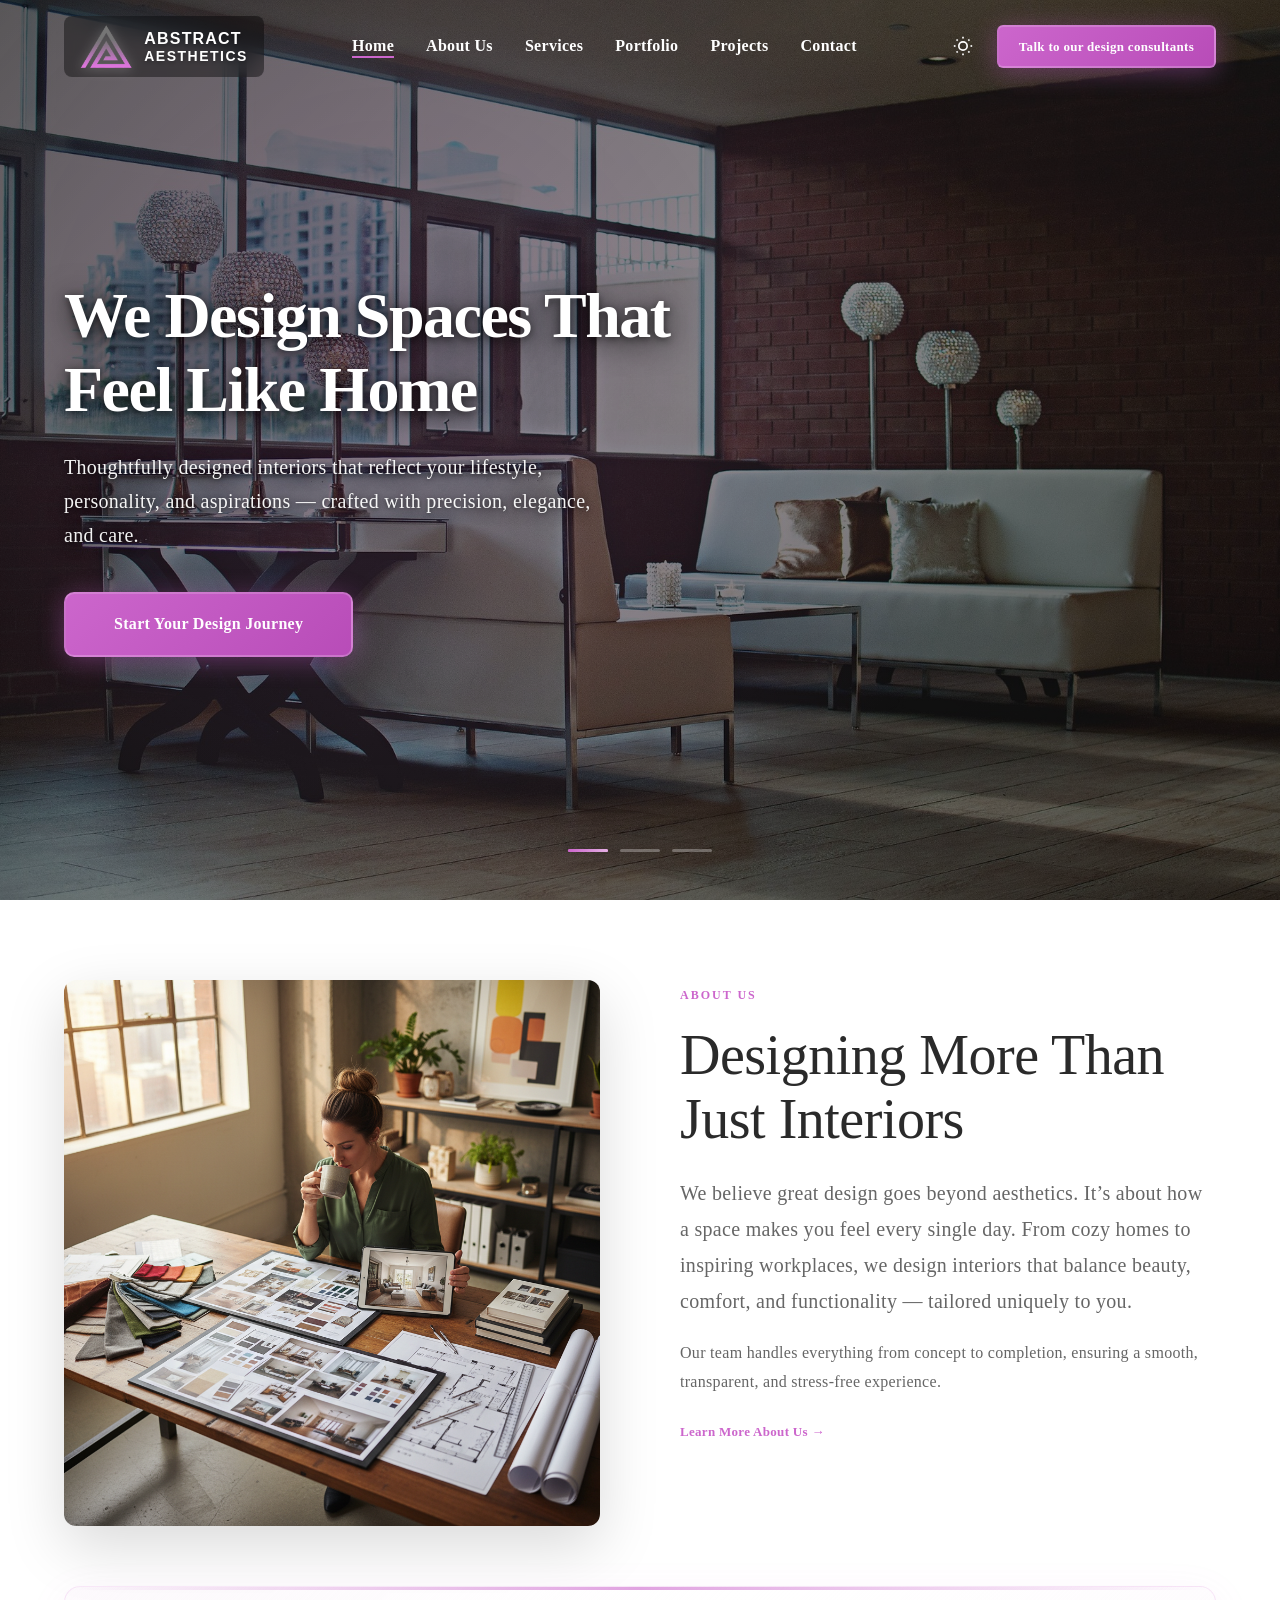
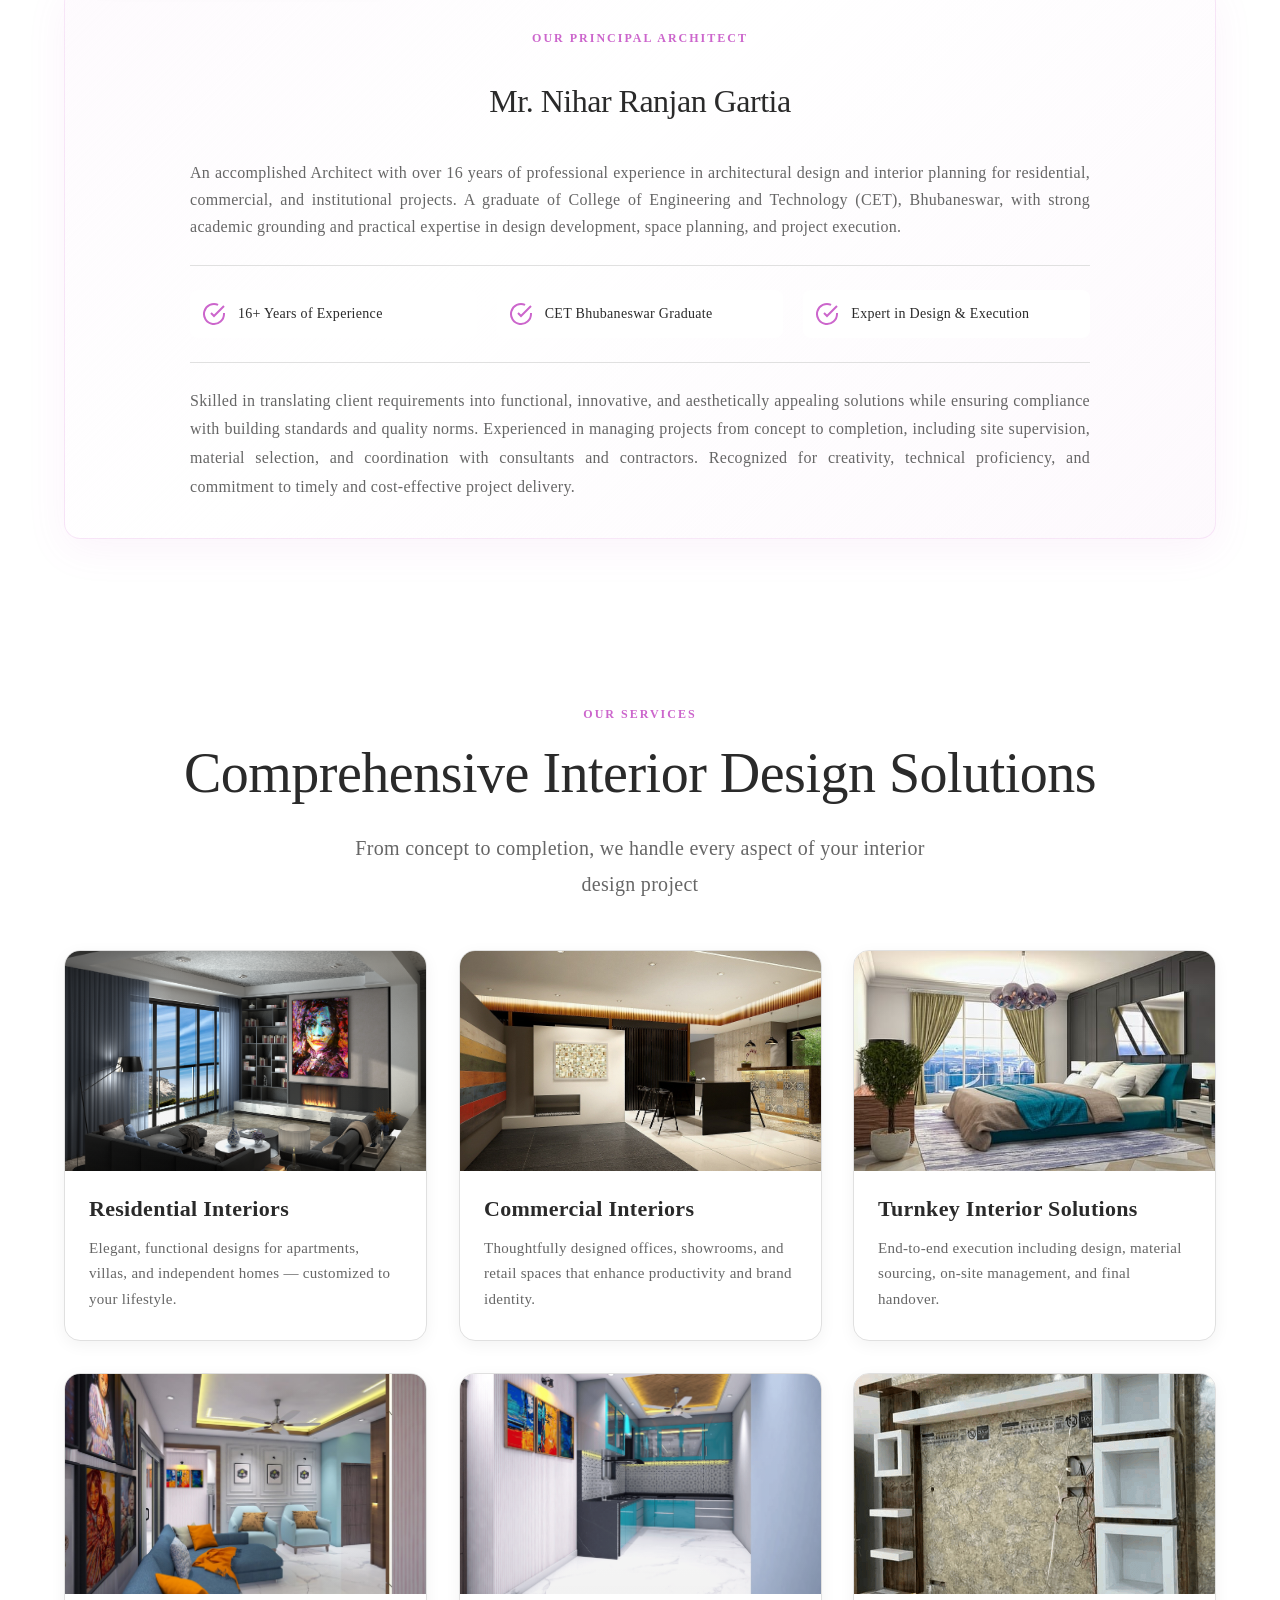
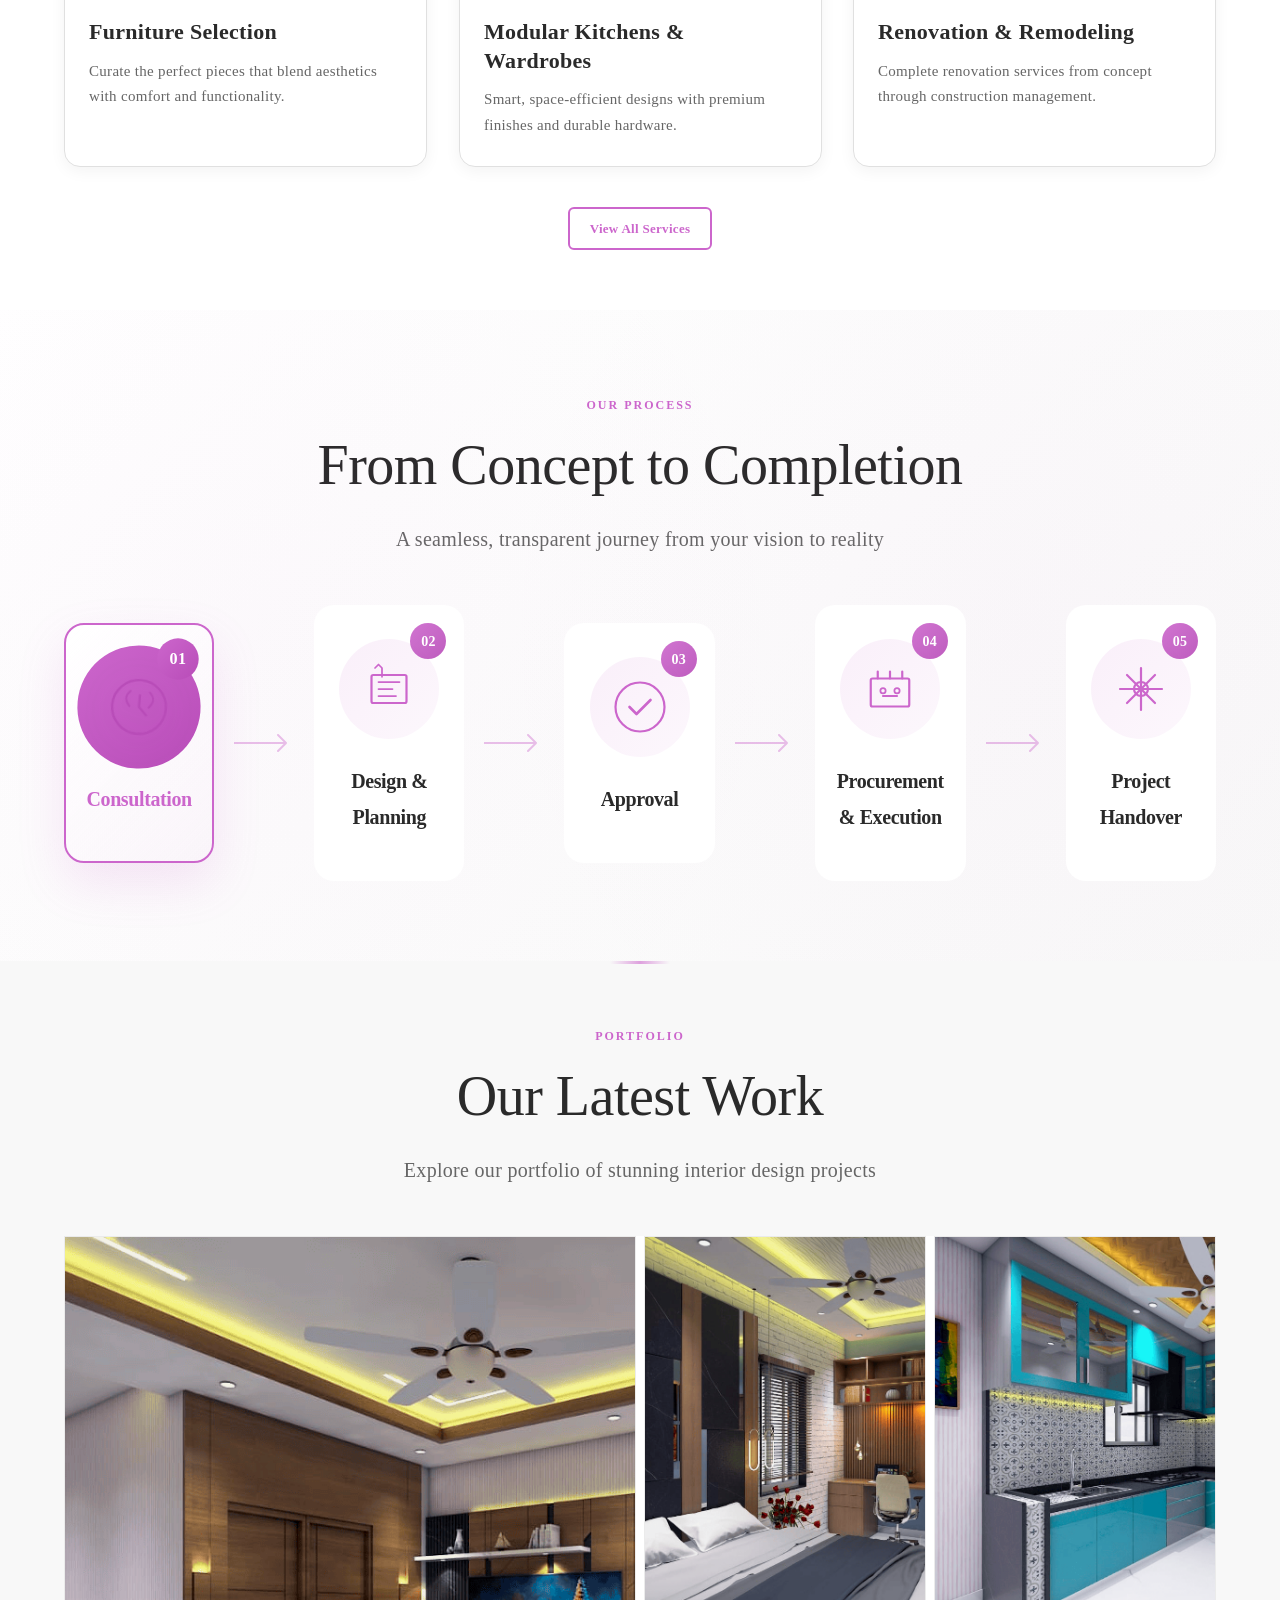
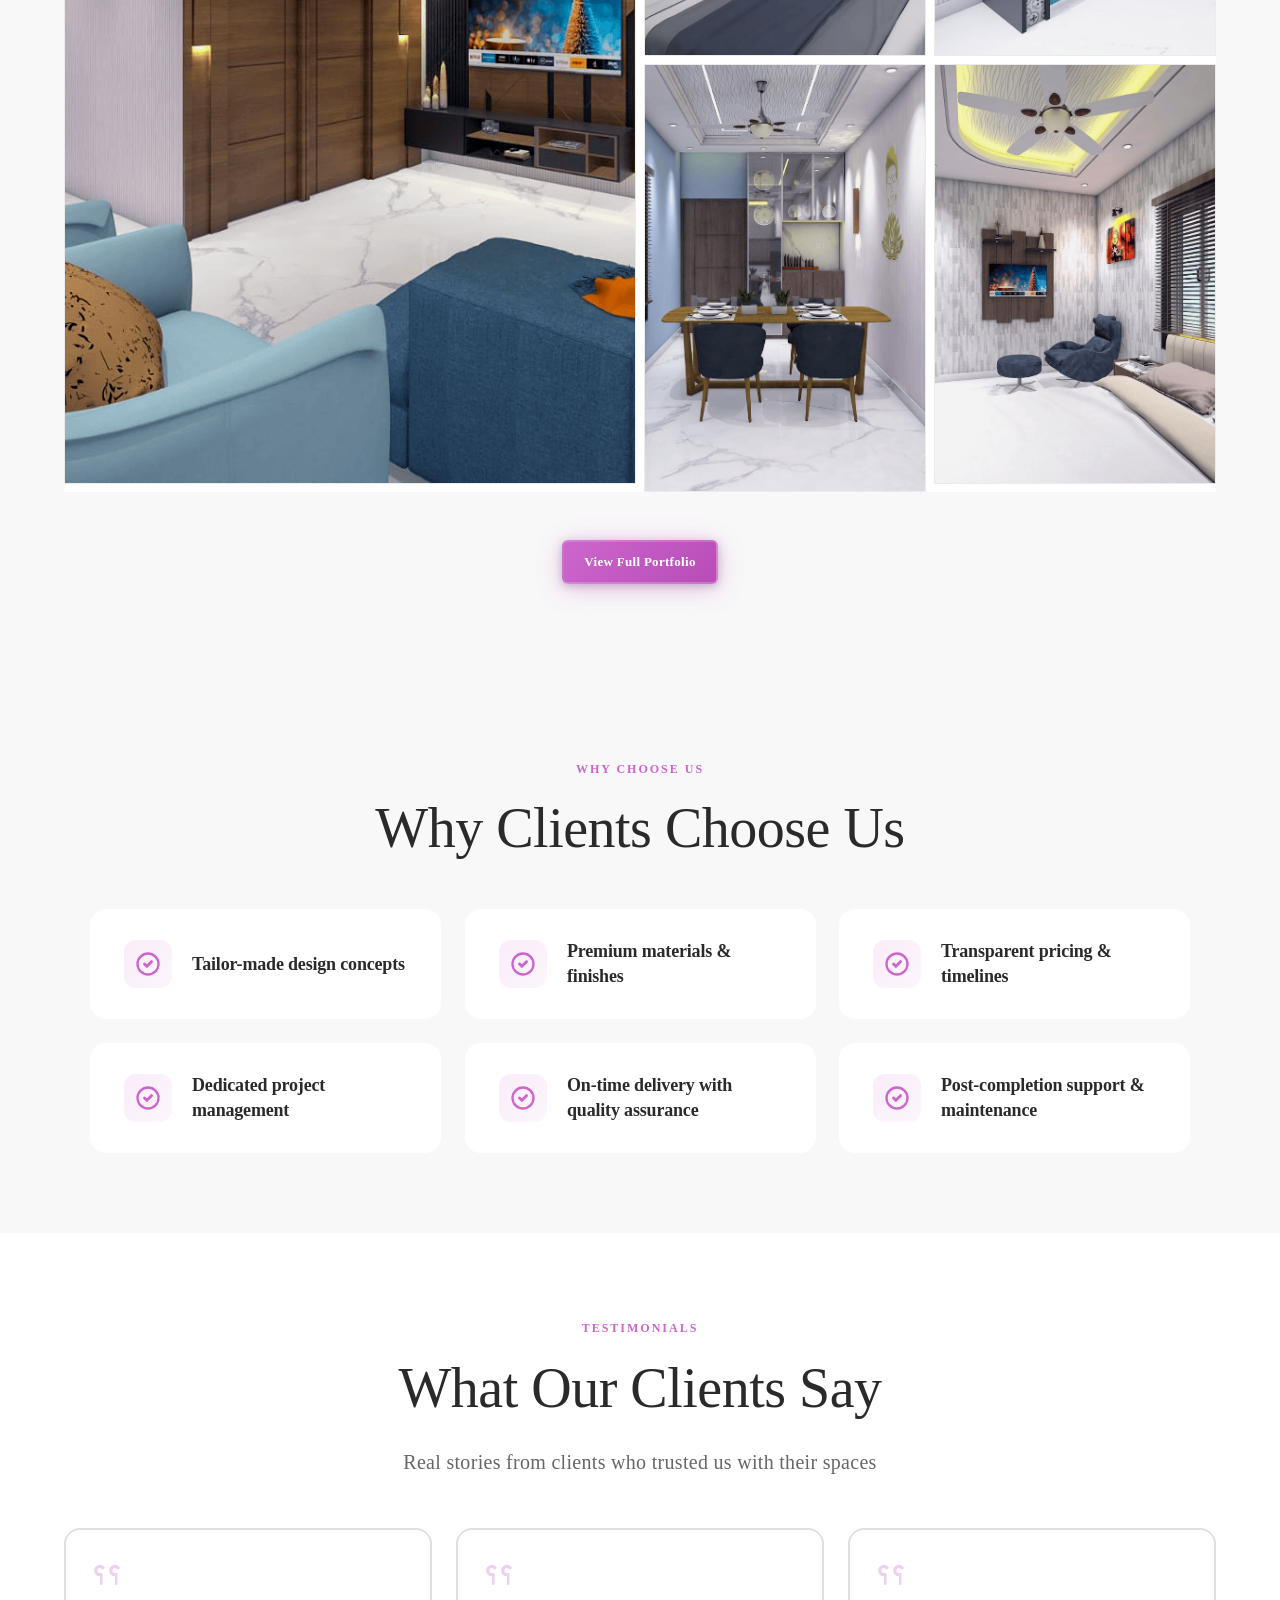
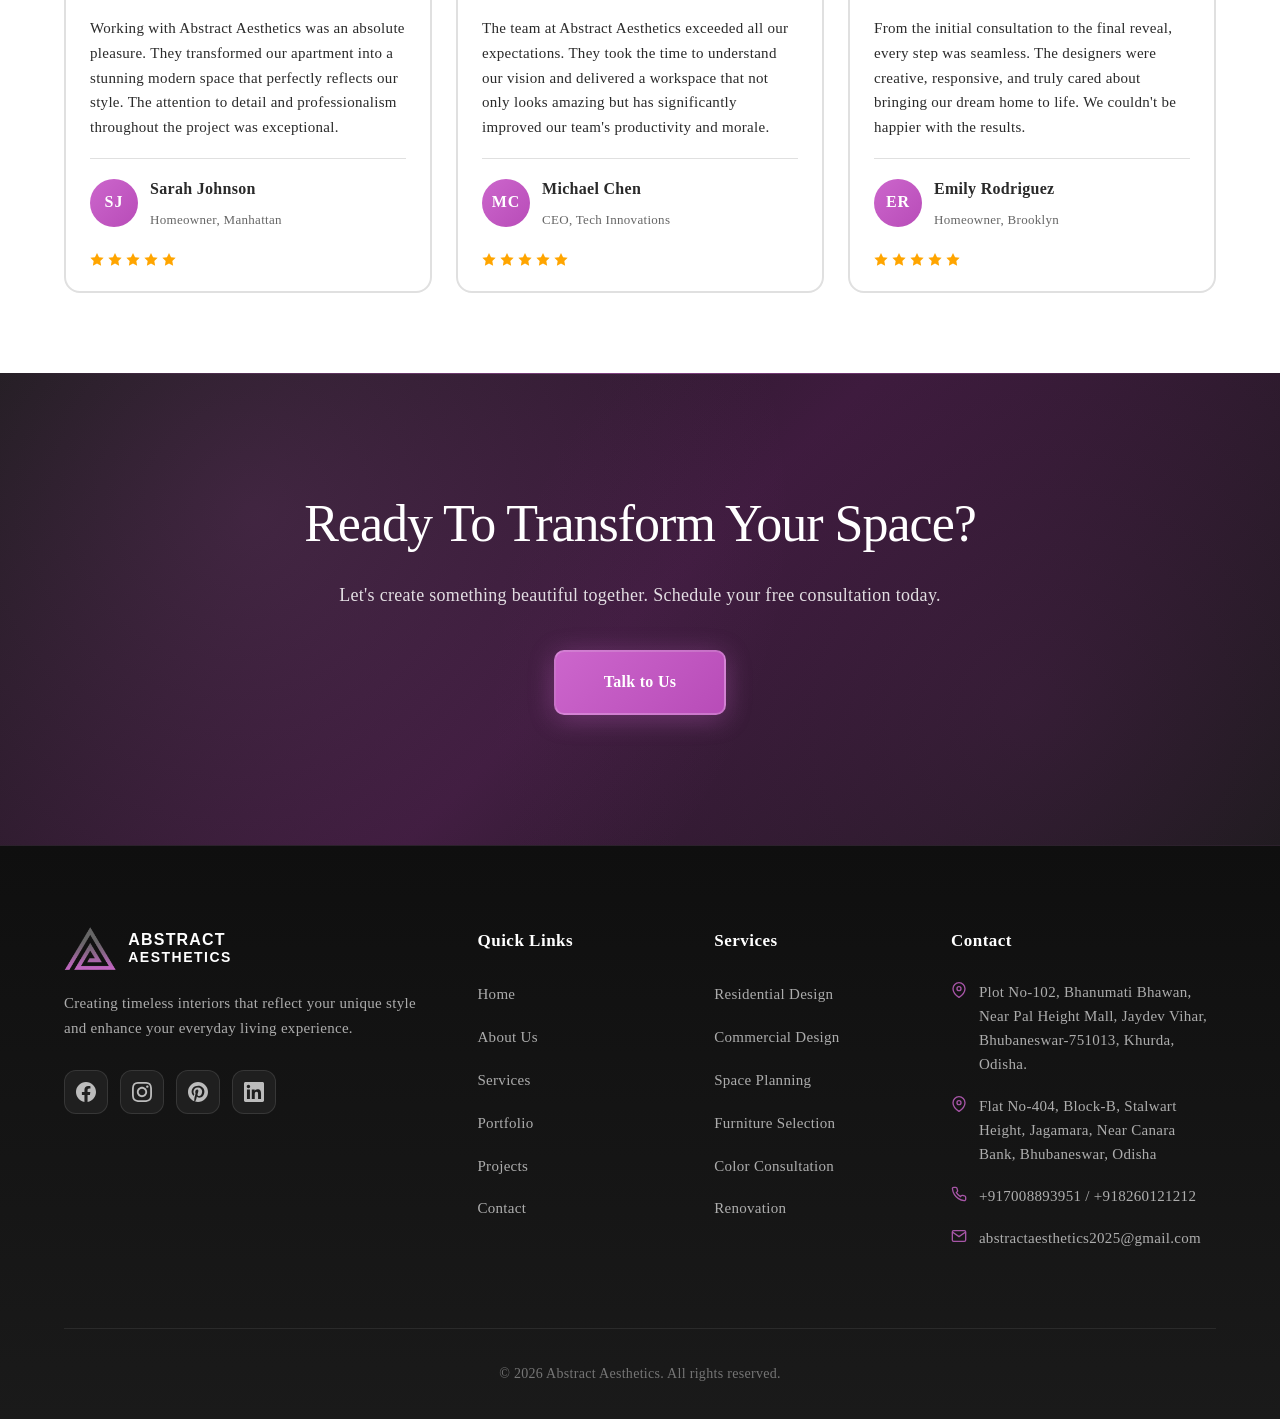
==== index.html @ c4093e68 "first commit" ====
<!doctype html>
<html lang="en" data-theme="light">
  <head>
    <meta charset="UTF-8" />
    <meta name="viewport" content="width=device-width, initial-scale=1.0" />
    <title>Abstract Asthetics - Luxury Interior Design Services</title>
    <link rel="icon" type="image/x-icon" href="resources/favicon/favicon.ico" />
    <link rel="stylesheet" href="styles.css" />
  </head>
  <body>
    <nav class="navbar">
      <div class="container nav-container">
        <a href="index.html" class="logo">
          <img
            src="resources/images/abstractlogo.png"
            alt="Abstract Asthetics"
          />
          <span class="logo-text">
            <span class="logo-text-top">Abstract</span>
            <span class="logo-text-bottom">Aesthetics</span>
          </span>
        </a>
        <button class="nav-toggle" aria-label="Toggle navigation">
          <span></span>
          <span></span>
          <span></span>
        </button>
        <ul class="nav-menu">
          <li><a href="index.html" class="nav-link active">Home</a></li>
          <li><a href="about.html" class="nav-link">About Us</a></li>
          <li><a href="services.html" class="nav-link">Services</a></li>
          <li><a href="portfolio.html" class="nav-link">Portfolio</a></li>
          <li><a href="projects.html" class="nav-link">Projects</a></li>
          <li><a href="contact.html" class="nav-link">Contact</a></li>
        </ul>
        <div class="nav-actions">
          <button class="theme-toggle" aria-label="Toggle theme">
            <svg
              class="sun-icon"
              width="20"
              height="20"
              viewBox="0 0 24 24"
              fill="none"
              stroke="currentColor"
              stroke-width="2"
            >
              <circle cx="12" cy="12" r="5"></circle>
              <line x1="12" y1="1" x2="12" y2="3"></line>
              <line x1="12" y1="21" x2="12" y2="23"></line>
              <line x1="4.22" y1="4.22" x2="5.64" y2="5.64"></line>
              <line x1="18.36" y1="18.36" x2="19.78" y2="19.78"></line>
              <line x1="1" y1="12" x2="3" y2="12"></line>
              <line x1="21" y1="12" x2="23" y2="12"></line>
              <line x1="4.22" y1="19.78" x2="5.64" y2="18.36"></line>
              <line x1="18.36" y1="5.64" x2="19.78" y2="4.22"></line>
            </svg>
            <svg
              class="moon-icon"
              width="20"
              height="20"
              viewBox="0 0 24 24"
              fill="none"
              stroke="currentColor"
              stroke-width="2"
            >
              <path d="M21 12.79A9 9 0 1 1 11.21 3 7 7 0 0 0 21 12.79z"></path>
            </svg>
          </button>
          <a href="contact.html" class="btn btn-primary"
            >Talk to our design consultants</a
          >
        </div>
      </div>
    </nav>

    <section class="hero">
      <div class="hero-carousel">
        <div class="carousel-track">
          <div class="carousel-slide active">
            <img
              src="resources/images/heroimg1.jpg"
              alt="Modern Interior Design 1"
            />
            <div class="slide-overlay"></div>
          </div>
          <div class="carousel-slide">
            <img
              src="resources/images/heroimg2.jpg"
              alt="Modern Interior Design 2"
            />
            <div class="slide-overlay"></div>
          </div>
          <div class="carousel-slide">
            <img
              src="resources/images/heroimg3.jpg"
              alt="Modern Interior Design 3"
            />
            <div class="slide-overlay"></div>
          </div>
        </div>
        <div class="carousel-indicators">
          <button
            class="indicator active"
            data-slide="0"
            aria-label="Slide 1"
          ></button>
          <button
            class="indicator"
            data-slide="1"
            aria-label="Slide 2"
          ></button>
          <button
            class="indicator"
            data-slide="2"
            aria-label="Slide 3"
          ></button>
        </div>
      </div>
      <div class="container hero-container">
        <div class="hero-content">
          <h1 class="hero-title">We Design Spaces That Feel Like Home</h1>
          <p class="hero-subtitle">
            Thoughtfully designed interiors that reflect your lifestyle,
            personality, and aspirations — crafted with precision, elegance, and
            care.
          </p>
          <div class="hero-cta">
            <a href="contact.html" class="btn btn-primary btn-large"
              >Start Your Design Journey</a
            >
          </div>
        </div>
      </div>
    </section>

    <section class="about-preview section">
      <div class="container">
        <div class="split-layout">
          <div class="split-image">
            <img
              src="resources/images/homepage_aboutimg.png"
              alt="Interior Design Excellence"
            />
          </div>
          <div class="split-content">
            <span class="label">About Us</span>
            <h2 class="section-title">Designing More Than Just Interiors</h2>
            <p class="text-large">
              We believe great design goes beyond aesthetics. It’s about how a
              space makes you feel every single day. From cozy homes to
              inspiring workplaces, we design interiors that balance beauty,
              comfort, and functionality — tailored uniquely to you.
            </p>
            <p>
              Our team handles everything from concept to completion, ensuring a
              smooth, transparent, and stress-free experience.
            </p>
            <a href="about.html" class="btn btn-text">Learn More About Us →</a>
          </div>
        </div>

        <div class="architect-section">
          <div class="architect-header">
            <span class="label">Our Principal Architect</span>
            <h3 class="architect-title">Mr. Nihar Ranjan Gartia</h3>
          </div>
          <div class="architect-content">
            <p class="architect-bio">
              An accomplished Architect with over 16 years of professional
              experience in architectural design and interior planning for
              residential, commercial, and institutional projects. A graduate of
              College of Engineering and Technology (CET), Bhubaneswar, with
              strong academic grounding and practical expertise in design
              development, space planning, and project execution.
            </p>
            <div class="architect-highlights">
              <div class="highlight-item">
                <svg
                  width="24"
                  height="24"
                  viewBox="0 0 24 24"
                  fill="none"
                  stroke="currentColor"
                  stroke-width="2"
                >
                  <path d="M22 11.08V12a10 10 0 1 1-5.93-9.14"></path>
                  <polyline points="22 4 12 14.01 9 11.01"></polyline>
                </svg>
                <span>16+ Years of Experience</span>
              </div>
              <div class="highlight-item">
                <svg
                  width="24"
                  height="24"
                  viewBox="0 0 24 24"
                  fill="none"
                  stroke="currentColor"
                  stroke-width="2"
                >
                  <path d="M22 11.08V12a10 10 0 1 1-5.93-9.14"></path>
                  <polyline points="22 4 12 14.01 9 11.01"></polyline>
                </svg>
                <span>CET Bhubaneswar Graduate</span>
              </div>
              <div class="highlight-item">
                <svg
                  width="24"
                  height="24"
                  viewBox="0 0 24 24"
                  fill="none"
                  stroke="currentColor"
                  stroke-width="2"
                >
                  <path d="M22 11.08V12a10 10 0 1 1-5.93-9.14"></path>
                  <polyline points="22 4 12 14.01 9 11.01"></polyline>
                </svg>
                <span>Expert in Design & Execution</span>
              </div>
            </div>
            <p class="architect-expertise">
              Skilled in translating client requirements into functional,
              innovative, and aesthetically appealing solutions while ensuring
              compliance with building standards and quality norms. Experienced
              in managing projects from concept to completion, including site
              supervision, material selection, and coordination with consultants
              and contractors. Recognized for creativity, technical proficiency,
              and commitment to timely and cost-effective project delivery.
            </p>
          </div>
        </div>
      </div>
    </section>

    <section class="services-overview section">
      <div class="container">
        <div class="section-header">
          <span class="label">Our Services</span>
          <h2 class="section-title">Comprehensive Interior Design Solutions</h2>
          <p class="section-subtitle">
            From concept to completion, we handle every aspect of your interior
            design project
          </p>
        </div>
        <div class="services-grid">
          <div class="service-card">
            <div class="service-image">
              <img
                src="resources/images/residential_service.png"
                alt="Residential Interiors"
              />
            </div>
            <h3 class="service-title">Residential Interiors</h3>
            <p class="service-description">
              Elegant, functional designs for apartments, villas, and
              independent homes — customized to your lifestyle.
            </p>
          </div>
          <div class="service-card">
            <div class="service-image">
              <img
                src="resources/images/commercial_service.png"
                alt="Commercial Interiors"
              />
            </div>
            <h3 class="service-title">Commercial Interiors</h3>
            <p class="service-description">
              Thoughtfully designed offices, showrooms, and retail spaces that
              enhance productivity and brand identity.
            </p>
          </div>
          <div class="service-card">
            <div class="service-image">
              <img
                src="resources/images/trunkey_service.png"
                alt="Turnkey Solutions"
              />
            </div>
            <h3 class="service-title">Turnkey Interior Solutions</h3>
            <p class="service-description">
              End-to-end execution including design, material sourcing, on-site
              management, and final handover.
            </p>
          </div>
          <div class="service-card">
            <div class="service-image">
              <img
                src="resources/images/furniture_service.jpeg"
                alt="Furniture Selection"
              />
            </div>
            <h3 class="service-title">Furniture Selection</h3>
            <p class="service-description">
              Curate the perfect pieces that blend aesthetics with comfort and
              functionality.
            </p>
          </div>
          <div class="service-card">
            <div class="service-image">
              <img
                src="resources/images/kitchen_service.png"
                alt="Modular Kitchens"
              />
            </div>
            <h3 class="service-title">Modular Kitchens & Wardrobes</h3>
            <p class="service-description">
              Smart, space-efficient designs with premium finishes and durable
              hardware.
            </p>
          </div>
          <div class="service-card">
            <div class="service-image">
              <img
                src="resources/images/renovation_service.png"
                alt="Renovation"
              />
            </div>
            <h3 class="service-title">Renovation & Remodeling</h3>
            <p class="service-description">
              Complete renovation services from concept through construction
              management.
            </p>
          </div>
        </div>
        <div class="section-cta">
          <a href="services.html" class="btn btn-outline">View All Services</a>
        </div>
      </div>
    </section>

    <section class="workflow-section section">
      <div class="container">
        <div class="section-header">
          <span class="label">Our Process</span>
          <h2 class="section-title">From Concept to Completion</h2>
          <p class="section-subtitle">
            A seamless, transparent journey from your vision to reality
          </p>
        </div>
        <div class="workflow-container">
          <div class="workflow-step" data-step="1">
            <div class="workflow-icon">
              <svg viewBox="0 0 64 64" fill="none" xmlns="http://www.w3.org/2000/svg">
                <circle cx="32" cy="32" r="28" stroke="currentColor" stroke-width="2.5"/>
                <path d="M32 20v12l8 8" stroke="currentColor" stroke-width="2.5" stroke-linecap="round"/>
                <path d="M22 16c-2 2-4 4-4 8s2 6 4 8" stroke="currentColor" stroke-width="2" stroke-linecap="round"/>
                <path d="M42 16c2 2 4 4 4 8s-2 6-4 8" stroke="currentColor" stroke-width="2" stroke-linecap="round"/>
              </svg>
            </div>
            <div class="workflow-content">
              <h3 class="workflow-title">Consultation</h3>
            </div>
            <div class="workflow-number">01</div>
          </div>

          <div class="workflow-arrow">
            <svg viewBox="0 0 60 24" fill="none" xmlns="http://www.w3.org/2000/svg">
              <path d="M0 12h52m0 0l-8-8m8 8l-8 8" stroke="currentColor" stroke-width="2" stroke-linecap="round" stroke-linejoin="round"/>
            </svg>
          </div>

          <div class="workflow-step" data-step="2">
            <div class="workflow-icon">
              <svg viewBox="0 0 64 64" fill="none" xmlns="http://www.w3.org/2000/svg">
                <rect x="12" y="16" width="40" height="32" rx="2" stroke="currentColor" stroke-width="2.5"/>
                <path d="M20 24h24M20 32h16M20 40h20" stroke="currentColor" stroke-width="2" stroke-linecap="round"/>
                <path d="M16 8l4-4 4 4M24 8v10" stroke="currentColor" stroke-width="2" stroke-linecap="round" stroke-linejoin="round"/>
              </svg>
            </div>
            <div class="workflow-content">
              <h3 class="workflow-title">Design & Planning</h3>
            </div>
            <div class="workflow-number">02</div>
          </div>

          <div class="workflow-arrow">
            <svg viewBox="0 0 60 24" fill="none" xmlns="http://www.w3.org/2000/svg">
              <path d="M0 12h52m0 0l-8-8m8 8l-8 8" stroke="currentColor" stroke-width="2" stroke-linecap="round" stroke-linejoin="round"/>
            </svg>
          </div>

          <div class="workflow-step" data-step="3">
            <div class="workflow-icon">
              <svg viewBox="0 0 64 64" fill="none" xmlns="http://www.w3.org/2000/svg">
                <circle cx="32" cy="32" r="28" stroke="currentColor" stroke-width="2.5"/>
                <path d="M20 32l8 8 16-16" stroke="currentColor" stroke-width="3" stroke-linecap="round" stroke-linejoin="round"/>
              </svg>
            </div>
            <div class="workflow-content">
              <h3 class="workflow-title">Approval</h3>
            </div>
            <div class="workflow-number">03</div>
          </div>

          <div class="workflow-arrow">
            <svg viewBox="0 0 60 24" fill="none" xmlns="http://www.w3.org/2000/svg">
              <path d="M0 12h52m0 0l-8-8m8 8l-8 8" stroke="currentColor" stroke-width="2" stroke-linecap="round" stroke-linejoin="round"/>
            </svg>
          </div>

          <div class="workflow-step" data-step="4">
            <div class="workflow-icon">
              <svg viewBox="0 0 64 64" fill="none" xmlns="http://www.w3.org/2000/svg">
                <rect x="10" y="20" width="44" height="32" rx="2" stroke="currentColor" stroke-width="2.5"/>
                <path d="M18 12v8M32 12v8M46 12v8" stroke="currentColor" stroke-width="2.5" stroke-linecap="round"/>
                <circle cx="24" cy="34" r="3" stroke="currentColor" stroke-width="2"/>
                <circle cx="40" cy="34" r="3" stroke="currentColor" stroke-width="2"/>
                <path d="M24 40h16" stroke="currentColor" stroke-width="2.5" stroke-linecap="round"/>
              </svg>
            </div>
            <div class="workflow-content">
              <h3 class="workflow-title">Procurement & Execution</h3>
            </div>
            <div class="workflow-number">04</div>
          </div>

          <div class="workflow-arrow">
            <svg viewBox="0 0 60 24" fill="none" xmlns="http://www.w3.org/2000/svg">
              <path d="M0 12h52m0 0l-8-8m8 8l-8 8" stroke="currentColor" stroke-width="2" stroke-linecap="round" stroke-linejoin="round"/>
            </svg>
          </div>

          <div class="workflow-step" data-step="5">
            <div class="workflow-icon">
              <svg viewBox="0 0 64 64" fill="none" xmlns="http://www.w3.org/2000/svg">
                <path d="M32 8v48M8 32h48" stroke="currentColor" stroke-width="2.5" stroke-linecap="round"/>
                <path d="M16 16l32 32M48 16L16 48" stroke="currentColor" stroke-width="2.5" stroke-linecap="round"/>
                <circle cx="32" cy="32" r="8" stroke="currentColor" stroke-width="2.5"/>
              </svg>
            </div>
            <div class="workflow-content">
              <h3 class="workflow-title">Project Handover</h3>
            </div>
            <div class="workflow-number">05</div>
          </div>
        </div>
      </div>
    </section>

    <section class="portfolio-preview section section-dark">
      <div class="container">
        <div class="section-header">
          <span class="label">Portfolio</span>
          <h2 class="section-title">Our Latest Work</h2>
          <p class="section-subtitle">
            Explore our portfolio of stunning interior design projects
          </p>
        </div>
        <div class="portfolio-grid">
          <div class="portfolio-item portfolio-large">
            <div class="portfolio-image">
              <img
                src="resources/images/livingroom_ourwork.png"
                alt="Modern Living Room"
              />
            </div>
            <div class="portfolio-overlay">
              <h3>Modern Living Room</h3>
              <p>Residential</p>
            </div>
          </div>
          <div class="portfolio-item portfolio-medium">
            <div class="portfolio-image">
              <img
                src="resources/images/bedroom_ourwork.png"
                alt="Luxury Bedroom Suite"
              />
            </div>
            <div class="portfolio-overlay">
              <h3>Luxury Bedroom Suite</h3>
              <p>Residential</p>
            </div>
          </div>
          <div class="portfolio-item portfolio-medium">
            <div class="portfolio-image">
              <img
                src="resources/images/kitchen_ourwork.png"
                alt="Contemporary Kitchen"
              />
            </div>
            <div class="portfolio-overlay">
              <h3>Contemporary Kitchen</h3>
              <p>Residential</p>
            </div>
          </div>
          <div class="portfolio-item portfolio-tall">
            <div class="portfolio-image">
              <img
                src="resources/images/dining_ourwork.png"
                alt="Minimalist Dining"
              />
            </div>
             <div class="portfolio-overlay">
              <h3>Minimalist Dining</h3>
              <p>Residential</p>
            </div>
          </div>
          <div class="portfolio-item portfolio-medium">
            <div class="portfolio-image">
              <img
                src="resources/images/commercial_ourwork.png"
                alt="Luxury Bedroom"
              />
            </div>
            <div class="portfolio-overlay">
              <h3>Luxury Bedroom</h3>
              <p>Residential</p>
            </div>
          </div>
        </div>
        <div class="section-cta">
          <a href="portfolio.html" class="btn btn-primary"
            >View Full Portfolio</a
          >
        </div>
      </div>
    </section>

    <section class="why-choose section section-dark">
      <div class="container">
        <div class="section-header">
          <span class="label">Why Choose Us</span>
          <h2 class="section-title">Why Clients Choose Us</h2>
        </div>
        <div class="why-choose-content">
          <div class="choose-item">
            <div class="choose-icon">
              <svg viewBox="0 0 24 24" fill="none" xmlns="http://www.w3.org/2000/svg">
                <path d="M9 12l2 2 4-4" stroke="currentColor" stroke-width="2.5" stroke-linecap="round" stroke-linejoin="round"/>
                <circle cx="12" cy="12" r="9" stroke="currentColor" stroke-width="2"/>
              </svg>
            </div>
            <h3 class="choose-title">Tailor-made design concepts</h3>
          </div>
          <div class="choose-item">
            <div class="choose-icon">
              <svg viewBox="0 0 24 24" fill="none" xmlns="http://www.w3.org/2000/svg">
                <path d="M9 12l2 2 4-4" stroke="currentColor" stroke-width="2.5" stroke-linecap="round" stroke-linejoin="round"/>
                <circle cx="12" cy="12" r="9" stroke="currentColor" stroke-width="2"/>
              </svg>
            </div>
            <h3 class="choose-title">Premium materials & finishes</h3>
          </div>
          <div class="choose-item">
            <div class="choose-icon">
              <svg viewBox="0 0 24 24" fill="none" xmlns="http://www.w3.org/2000/svg">
                <path d="M9 12l2 2 4-4" stroke="currentColor" stroke-width="2.5" stroke-linecap="round" stroke-linejoin="round"/>
                <circle cx="12" cy="12" r="9" stroke="currentColor" stroke-width="2"/>
              </svg>
            </div>
            <h3 class="choose-title">Transparent pricing & timelines</h3>
          </div>
          <div class="choose-item">
            <div class="choose-icon">
              <svg viewBox="0 0 24 24" fill="none" xmlns="http://www.w3.org/2000/svg">
                <path d="M9 12l2 2 4-4" stroke="currentColor" stroke-width="2.5" stroke-linecap="round" stroke-linejoin="round"/>
                <circle cx="12" cy="12" r="9" stroke="currentColor" stroke-width="2"/>
              </svg>
            </div>
            <h3 class="choose-title">Dedicated project management</h3>
          </div>
          <div class="choose-item">
            <div class="choose-icon">
              <svg viewBox="0 0 24 24" fill="none" xmlns="http://www.w3.org/2000/svg">
                <path d="M9 12l2 2 4-4" stroke="currentColor" stroke-width="2.5" stroke-linecap="round" stroke-linejoin="round"/>
                <circle cx="12" cy="12" r="9" stroke="currentColor" stroke-width="2"/>
              </svg>
            </div>
            <h3 class="choose-title">On-time delivery with quality assurance</h3>
          </div>
          <div class="choose-item">
            <div class="choose-icon">
              <svg viewBox="0 0 24 24" fill="none" xmlns="http://www.w3.org/2000/svg">
                <path d="M9 12l2 2 4-4" stroke="currentColor" stroke-width="2.5" stroke-linecap="round" stroke-linejoin="round"/>
                <circle cx="12" cy="12" r="9" stroke="currentColor" stroke-width="2"/>
              </svg>
            </div>
            <h3 class="choose-title">Post-completion support & maintenance</h3>
          </div>
        </div>
      </div>
    </section>

    <section class="testimonials section">
      <div class="container">
        <div class="section-header">
          <span class="label">Testimonials</span>
          <h2 class="section-title">What Our Clients Say</h2>
          <p class="section-subtitle">
            Real stories from clients who trusted us with their spaces
          </p>
        </div>
        <div class="testimonial-grid">
          <div class="testimonial-card">
            <div class="testimonial-quote-icon">
              <svg viewBox="0 0 48 48" fill="none" xmlns="http://www.w3.org/2000/svg">
                <path d="M12 22c-4 0-7-3-7-7s3-7 7-7c3 0 5 2 6 4l-3 2c-1-1-2-2-3-2-2 0-3 1-3 3s1 3 3 3h3v14H12V22zm18 0c-4 0-7-3-7-7s3-7 7-7c3 0 5 2 6 4l-3 2c-1-1-2-2-3-2-2 0-3 1-3 3s1 3 3 3h3v14h-3V22z" fill="currentColor"/>
              </svg>
            </div>
            <p class="testimonial-text">
              Working with Abstract Aesthetics was an absolute pleasure. They transformed our apartment into a stunning modern space that perfectly reflects our style. The attention to detail and professionalism throughout the project was exceptional.
            </p>
            <div class="testimonial-author">
              <div class="author-avatar">
                <span>SJ</span>
              </div>
              <div class="author-info">
                <h4>Sarah Johnson</h4>
                <p>Homeowner, Manhattan</p>
              </div>
            </div>
            <div class="testimonial-rating">
              <svg viewBox="0 0 20 20" fill="currentColor">
                <path d="M10 15l-5.878 3.09 1.123-6.545L.489 6.91l6.572-.955L10 0l2.939 5.955 6.572.955-4.756 4.635 1.123 6.545z"/>
              </svg>
              <svg viewBox="0 0 20 20" fill="currentColor">
                <path d="M10 15l-5.878 3.09 1.123-6.545L.489 6.91l6.572-.955L10 0l2.939 5.955 6.572.955-4.756 4.635 1.123 6.545z"/>
              </svg>
              <svg viewBox="0 0 20 20" fill="currentColor">
                <path d="M10 15l-5.878 3.09 1.123-6.545L.489 6.91l6.572-.955L10 0l2.939 5.955 6.572.955-4.756 4.635 1.123 6.545z"/>
              </svg>
              <svg viewBox="0 0 20 20" fill="currentColor">
                <path d="M10 15l-5.878 3.09 1.123-6.545L.489 6.91l6.572-.955L10 0l2.939 5.955 6.572.955-4.756 4.635 1.123 6.545z"/>
              </svg>
              <svg viewBox="0 0 20 20" fill="currentColor">
                <path d="M10 15l-5.878 3.09 1.123-6.545L.489 6.91l6.572-.955L10 0l2.939 5.955 6.572.955-4.756 4.635 1.123 6.545z"/>
              </svg>
            </div>
          </div>
          
          <div class="testimonial-card">
            <div class="testimonial-quote-icon">
              <svg viewBox="0 0 48 48" fill="none" xmlns="http://www.w3.org/2000/svg">
                <path d="M12 22c-4 0-7-3-7-7s3-7 7-7c3 0 5 2 6 4l-3 2c-1-1-2-2-3-2-2 0-3 1-3 3s1 3 3 3h3v14H12V22zm18 0c-4 0-7-3-7-7s3-7 7-7c3 0 5 2 6 4l-3 2c-1-1-2-2-3-2-2 0-3 1-3 3s1 3 3 3h3v14h-3V22z" fill="currentColor"/>
              </svg>
            </div>
            <p class="testimonial-text">
              The team at Abstract Aesthetics exceeded all our expectations. They took the time to understand our vision and delivered a workspace that not only looks amazing but has significantly improved our team's productivity and morale.
            </p>
            <div class="testimonial-author">
              <div class="author-avatar">
                <span>MC</span>
              </div>
              <div class="author-info">
                <h4>Michael Chen</h4>
                <p>CEO, Tech Innovations</p>
              </div>
            </div>
            <div class="testimonial-rating">
              <svg viewBox="0 0 20 20" fill="currentColor">
                <path d="M10 15l-5.878 3.09 1.123-6.545L.489 6.91l6.572-.955L10 0l2.939 5.955 6.572.955-4.756 4.635 1.123 6.545z"/>
              </svg>
              <svg viewBox="0 0 20 20" fill="currentColor">
                <path d="M10 15l-5.878 3.09 1.123-6.545L.489 6.91l6.572-.955L10 0l2.939 5.955 6.572.955-4.756 4.635 1.123 6.545z"/>
              </svg>
              <svg viewBox="0 0 20 20" fill="currentColor">
                <path d="M10 15l-5.878 3.09 1.123-6.545L.489 6.91l6.572-.955L10 0l2.939 5.955 6.572.955-4.756 4.635 1.123 6.545z"/>
              </svg>
              <svg viewBox="0 0 20 20" fill="currentColor">
                <path d="M10 15l-5.878 3.09 1.123-6.545L.489 6.91l6.572-.955L10 0l2.939 5.955 6.572.955-4.756 4.635 1.123 6.545z"/>
              </svg>
              <svg viewBox="0 0 20 20" fill="currentColor">
                <path d="M10 15l-5.878 3.09 1.123-6.545L.489 6.91l6.572-.955L10 0l2.939 5.955 6.572.955-4.756 4.635 1.123 6.545z"/>
              </svg>
            </div>
          </div>
          
          <div class="testimonial-card">
            <div class="testimonial-quote-icon">
              <svg viewBox="0 0 48 48" fill="none" xmlns="http://www.w3.org/2000/svg">
                <path d="M12 22c-4 0-7-3-7-7s3-7 7-7c3 0 5 2 6 4l-3 2c-1-1-2-2-3-2-2 0-3 1-3 3s1 3 3 3h3v14H12V22zm18 0c-4 0-7-3-7-7s3-7 7-7c3 0 5 2 6 4l-3 2c-1-1-2-2-3-2-2 0-3 1-3 3s1 3 3 3h3v14h-3V22z" fill="currentColor"/>
              </svg>
            </div>
            <p class="testimonial-text">
              From the initial consultation to the final reveal, every step was seamless. The designers were creative, responsive, and truly cared about bringing our dream home to life. We couldn't be happier with the results.
            </p>
            <div class="testimonial-author">
              <div class="author-avatar">
                <span>ER</span>
              </div>
              <div class="author-info">
                <h4>Emily Rodriguez</h4>
                <p>Homeowner, Brooklyn</p>
              </div>
            </div>
            <div class="testimonial-rating">
              <svg viewBox="0 0 20 20" fill="currentColor">
                <path d="M10 15l-5.878 3.09 1.123-6.545L.489 6.91l6.572-.955L10 0l2.939 5.955 6.572.955-4.756 4.635 1.123 6.545z"/>
              </svg>
              <svg viewBox="0 0 20 20" fill="currentColor">
                <path d="M10 15l-5.878 3.09 1.123-6.545L.489 6.91l6.572-.955L10 0l2.939 5.955 6.572.955-4.756 4.635 1.123 6.545z"/>
              </svg>
              <svg viewBox="0 0 20 20" fill="currentColor">
                <path d="M10 15l-5.878 3.09 1.123-6.545L.489 6.91l6.572-.955L10 0l2.939 5.955 6.572.955-4.756 4.635 1.123 6.545z"/>
              </svg>
              <svg viewBox="0 0 20 20" fill="currentColor">
                <path d="M10 15l-5.878 3.09 1.123-6.545L.489 6.91l6.572-.955L10 0l2.939 5.955 6.572.955-4.756 4.635 1.123 6.545z"/>
              </svg>
              <svg viewBox="0 0 20 20" fill="currentColor">
                <path d="M10 15l-5.878 3.09 1.123-6.545L.489 6.91l6.572-.955L10 0l2.939 5.955 6.572.955-4.756 4.635 1.123 6.545z"/>
              </svg>
            </div>
          </div>
        </div>
      </div>
    </section>

    <section class="final-cta">
      <div class="container">
        <div class="cta-content">
          <h2 class="cta-title">Ready To Transform Your Space?</h2>
          <p class="cta-subtitle">
            Let's create something beautiful together. Schedule your free
            consultation today.
          </p>
          <a href="contact.html" class="btn btn-primary btn-large"
            >Talk to Us</a
          >
        </div>
      </div>
    </section>

    <footer class="footer">
      <div class="container">
        <div class="footer-grid">
          <div class="footer-col">
            <div class="footer-logo-container">
              <img src="resources/images/abstractlogo.png" alt="Abstract Aesthetics Logo" class="footer-logo-image">
              <span class="footer-logo-text">
                <span class="footer-logo-text-top">Abstract</span>
                <span class="footer-logo-text-bottom">Aesthetics</span>
              </span>
            </div>
            <p class="footer-description">
              Creating timeless interiors that reflect your unique style and
              enhance your everyday living experience.
            </p>
            <div class="social-links">
              <a href="#" class="social-link" aria-label="Facebook">
                <svg
                  width="20"
                  height="20"
                  viewBox="0 0 24 24"
                  fill="currentColor"
                >
                  <path
                    d="M24 12.073c0-6.627-5.373-12-12-12s-12 5.373-12 12c0 5.99 4.388 10.954 10.125 11.854v-8.385H7.078v-3.47h3.047V9.43c0-3.007 1.792-4.669 4.533-4.669 1.312 0 2.686.235 2.686.235v2.953H15.83c-1.491 0-1.956.925-1.956 1.874v2.25h3.328l-.532 3.47h-2.796v8.385C19.612 23.027 24 18.062 24 12.073z"
                  />
                </svg>
              </a>
              <a href="#" class="social-link" aria-label="Instagram">
                <svg
                  width="20"
                  height="20"
                  viewBox="0 0 24 24"
                  fill="currentColor"
                >
                  <path
                    d="M12 2.163c3.204 0 3.584.012 4.85.07 3.252.148 4.771 1.691 4.919 4.919.058 1.265.069 1.645.069 4.849 0 3.205-.012 3.584-.069 4.849-.149 3.225-1.664 4.771-4.919 4.919-1.266.058-1.644.07-4.85.07-3.204 0-3.584-.012-4.849-.07-3.26-.149-4.771-1.699-4.919-4.92-.058-1.265-.07-1.644-.07-4.849 0-3.204.013-3.583.07-4.849.149-3.227 1.664-4.771 4.919-4.919 1.266-.057 1.645-.069 4.849-.069zm0-2.163c-3.259 0-3.667.014-4.947.072-4.358.2-6.78 2.618-6.98 6.98-.059 1.281-.073 1.689-.073 4.948 0 3.259.014 3.668.072 4.948.2 4.358 2.618 6.78 6.98 6.98 1.281.058 1.689.072 4.948.072 3.259 0 3.668-.014 4.948-.072 4.354-.2 6.782-2.618 6.979-6.98.059-1.28.073-1.689.073-4.948 0-3.259-.014-3.667-.072-4.947-.196-4.354-2.617-6.78-6.979-6.98-1.281-.059-1.69-.073-4.949-.073zm0 5.838c-3.403 0-6.162 2.759-6.162 6.162s2.759 6.163 6.162 6.163 6.162-2.759 6.162-6.163c0-3.403-2.759-6.162-6.162-6.162zm0 10.162c-2.209 0-4-1.79-4-4 0-2.209 1.791-4 4-4s4 1.791 4 4c0 2.21-1.791 4-4 4zm6.406-11.845c-.796 0-1.441.645-1.441 1.44s.645 1.44 1.441 1.44c.795 0 1.439-.645 1.439-1.44s-.644-1.44-1.439-1.44z"
                  />
                </svg>
              </a>
              <a href="#" class="social-link" aria-label="Pinterest">
                <svg
                  width="20"
                  height="20"
                  viewBox="0 0 24 24"
                  fill="currentColor"
                >
                  <path
                    d="M12 0c-6.627 0-12 5.372-12 12 0 5.084 3.163 9.426 7.627 11.174-.105-.949-.2-2.405.042-3.441.218-.937 1.407-5.965 1.407-5.965s-.359-.719-.359-1.782c0-1.668.967-2.914 2.171-2.914 1.023 0 1.518.769 1.518 1.69 0 1.029-.655 2.568-.994 3.995-.283 1.194.599 2.169 1.777 2.169 2.133 0 3.772-2.249 3.772-5.495 0-2.873-2.064-4.882-5.012-4.882-3.414 0-5.418 2.561-5.418 5.207 0 1.031.397 2.138.893 2.738.098.119.112.224.083.345l-.333 1.36c-.053.22-.174.267-.402.161-1.499-.698-2.436-2.889-2.436-4.649 0-3.785 2.75-7.262 7.929-7.262 4.163 0 7.398 2.967 7.398 6.931 0 4.136-2.607 7.464-6.227 7.464-1.216 0-2.359-.631-2.75-1.378l-.748 2.853c-.271 1.043-1.002 2.35-1.492 3.146 1.124.347 2.317.535 3.554.535 6.627 0 12-5.373 12-12 0-6.628-5.373-12-12-12z"
                  />
                </svg>
              </a>
              <a href="#" class="social-link" aria-label="LinkedIn">
                <svg
                  width="20"
                  height="20"
                  viewBox="0 0 24 24"
                  fill="currentColor"
                >
                  <path
                    d="M20.447 20.452h-3.554v-5.569c0-1.328-.027-3.037-1.852-3.037-1.853 0-2.136 1.445-2.136 2.939v5.667H9.351V9h3.414v1.561h.046c.477-.9 1.637-1.85 3.37-1.85 3.601 0 4.267 2.37 4.267 5.455v6.286zM5.337 7.433c-1.144 0-2.063-.926-2.063-2.065 0-1.138.92-2.063 2.063-2.063 1.14 0 2.064.925 2.064 2.063 0 1.139-.925 2.065-2.064 2.065zm1.782 13.019H3.555V9h3.564v11.452zM22.225 0H1.771C.792 0 0 .774 0 1.729v20.542C0 23.227.792 24 1.771 24h20.451C23.2 24 24 23.227 24 22.271V1.729C24 .774 23.2 0 22.222 0h.003z"
                  />
                </svg>
              </a>
            </div>
          </div>
          <div class="footer-col">
            <h4 class="footer-title">Quick Links</h4>
            <ul class="footer-links">
              <li><a href="index.html">Home</a></li>
              <li><a href="about.html">About Us</a></li>
              <li><a href="services.html">Services</a></li>
              <li><a href="portfolio.html">Portfolio</a></li>
              <li><a href="projects.html">Projects</a></li>
              <li><a href="contact.html">Contact</a></li>
            </ul>
          </div>
          <div class="footer-col">
            <h4 class="footer-title">Services</h4>
            <ul class="footer-links">
              <li><a href="services.html">Residential Design</a></li>
              <li><a href="services.html">Commercial Design</a></li>
              <li><a href="services.html">Space Planning</a></li>
              <li><a href="services.html">Furniture Selection</a></li>
              <li><a href="services.html">Color Consultation</a></li>
              <li><a href="services.html">Renovation</a></li>
            </ul>
          </div>
          <div class="footer-col">
            <h4 class="footer-title">Contact</h4>
            <ul class="footer-contact">
              <li>
                <svg
                  width="16"
                  height="16"
                  viewBox="0 0 24 24"
                  fill="none"
                  stroke="currentColor"
                  stroke-width="2"
                >
                  <path
                    d="M21 10c0 7-9 13-9 13s-9-6-9-13a9 9 0 0 1 18 0z"
                  ></path>
                  <circle cx="12" cy="10" r="3"></circle>
                </svg>
                Plot No-102, Bhanumati Bhawan, Near Pal Height Mall, Jaydev Vihar, Bhubaneswar-751013, Khurda, Odisha.
              </li>
               <li>
                <svg
                  width="16"
                  height="16"
                  viewBox="0 0 24 24"
                  fill="none"
                  stroke="currentColor"
                  stroke-width="2"
                >
                  <path
                    d="M21 10c0 7-9 13-9 13s-9-6-9-13a9 9 0 0 1 18 0z"
                  ></path>
                  <circle cx="12" cy="10" r="3"></circle>
                </svg>
                Flat No-404, Block-B, Stalwart Height, Jagamara, Near Canara Bank, Bhubaneswar, Odisha
              </li>
              <li>
                <svg
                  width="16"
                  height="16"
                  viewBox="0 0 24 24"
                  fill="none"
                  stroke="currentColor"
                  stroke-width="2"
                >
                  <path
                    d="M22 16.92v3a2 2 0 0 1-2.18 2 19.79 19.79 0 0 1-8.63-3.07 19.5 19.5 0 0 1-6-6 19.79 19.79 0 0 1-3.07-8.67A2 2 0 0 1 4.11 2h3a2 2 0 0 1 2 1.72 12.84 12.84 0 0 0 .7 2.81 2 2 0 0 1-.45 2.11L8.09 9.91a16 16 0 0 0 6 6l1.27-1.27a2 2 0 0 1 2.11-.45 12.84 12.84 0 0 0 2.81.7A2 2 0 0 1 22 16.92z"
                  ></path>
                </svg>
                +917008893951 / +918260121212
              </li>
              <li>
                <svg
                  width="16"
                  height="16"
                  viewBox="0 0 24 24"
                  fill="none"
                  stroke="currentColor"
                  stroke-width="2"
                >
                  <path
                    d="M4 4h16c1.1 0 2 .9 2 2v12c0 1.1-.9 2-2 2H4c-1.1 0-2-.9-2-2V6c0-1.1.9-2 2-2z"
                  ></path>
                  <polyline points="22,6 12,13 2,6"></polyline>
                </svg>
                abstractaesthetics2025@gmail.com
              </li>
            </ul>
          </div>
        </div>
        <div class="footer-bottom">
          <p>&copy; 2026 Abstract Aesthetics. All rights reserved.</p>
        </div>
      </div>
    </footer>

    <script src="script.js"></script>
  </body>
</html>
---- styles.css ----
:root {
    --accent-primary: #cc66cc;
    --accent-secondary: #b84cb8;
    --accent-light: #e6b3e6;
    --accent-dark: #a339a3;
    
    --bg-primary: #ffffff;
    --bg-secondary: #f8f8f8;
    --bg-tertiary: #eeeeee;
    --bg-dark: #666666;
    
    --text-primary: #2a2a2a;
    --text-secondary: #666666;
    --text-tertiary: #999999;
    --text-light: #ffffff;
    
    --border-color: #e0e0e0;
    --border-light: #f0f0f0;
    --border-dark: #555555;
    
    --shadow-sm: 0 4px 12px rgba(102, 102, 102, 0.1);
    --shadow-md: 0 8px 24px rgba(102, 102, 102, 0.15);
    --shadow-lg: 0 16px 48px rgba(102, 102, 102, 0.2);
    
    --transition-fast: 0.3s cubic-bezier(0.4, 0, 0.2, 1);
    --transition-normal: 0.4s cubic-bezier(0.4, 0, 0.2, 1);
    --transition-slow: 0.6s cubic-bezier(0.4, 0, 0.2, 1);
}

[data-theme="dark"] {
    --bg-primary: #1a1a1a;
    --bg-secondary: #2a2a2a;
    --bg-tertiary: #3a3a3a;
    --bg-dark: #0f0f0f;
    
    --text-primary: #ffffff;
    --text-secondary: #cccccc;
    --text-tertiary: #999999;
    --text-light: #1a1a1a;
    
    --border-color: #444444;
    --border-light: #333333;
    --border-dark: #555555;
    
    --shadow-sm: 0 4px 12px rgba(0, 0, 0, 0.4);
    --shadow-md: 0 8px 24px rgba(0, 0, 0, 0.5);
    --shadow-lg: 0 16px 48px rgba(0, 0, 0, 0.6);
}

* {
    margin: 0;
    padding: 0;
    box-sizing: border-box;
}

html {
    scroll-behavior: smooth;
}

body {
    font-family: 'Playfair Display', 'Georgia', 'Times New Roman', serif;
    font-size: 16px;
    line-height: 1.8;
    color: var(--text-primary);
    background-color: var(--bg-primary);
    transition: background-color var(--transition-normal), color var(--transition-normal);
    font-weight: 400;
    letter-spacing: 0.3px;
}

.container {
    max-width: 1200px;
    margin: 0 auto;
    padding: 0 24px;
}

.section {
    padding: 80px 0;
}

.section-dark {
    background-color: var(--bg-secondary);
}

/* Tighter spacing for services and portfolio flow */
.services-overview {
    padding-bottom: 60px;
}

.portfolio-preview {
    padding-top: 60px;
    position: relative;
}

.portfolio-preview::before {
    content: '';
    position: absolute;
    top: 0;
    left: 50%;
    transform: translateX(-50%);
    width: 60px;
    height: 3px;
    background: linear-gradient(90deg, transparent, var(--accent-primary), transparent);
    opacity: 0.6;
}

.section-header {
    text-align: center;
    margin-bottom: 48px;
}

.label {
    display: inline-block;
    font-size: 12px;
    font-weight: 600;
    text-transform: uppercase;
    letter-spacing: 2px;
    color: var(--accent-primary);
    margin-bottom: 16px;
}

.section-title {
    font-size: 56px;
    font-weight: 400;
    line-height: 1.15;
    margin-bottom: 24px;
    color: var(--text-primary);
    letter-spacing: -0.5px;
}

.section-subtitle {
    font-size: 20px;
    color: var(--text-secondary);
    max-width: 600px;
    margin: 0 auto;
}

.text-large {
    font-size: 20px;
    line-height: 1.8;
    color: var(--text-primary);
}

.section-cta {
    text-align: center;
    margin-top: 40px;
}

.navbar {
    position: fixed;
    top: 0;
    left: 0;
    right: 0;
    z-index: 1000;
    padding: 16px 0;
    background-color: transparent;
    transition: background-color var(--transition-normal), padding var(--transition-normal), box-shadow var(--transition-normal);
}

.navbar.scrolled {
    background-color: var(--bg-primary);
    padding: 12px 0;
    box-shadow: var(--shadow-sm);
}

.navbar.scrolled .logo {
    background: transparent;
    backdrop-filter: none;
    -webkit-backdrop-filter: none;
}

.nav-container {
    display: flex;
    align-items: center;
    justify-content: space-between;
}

.logo {
    font-size: 28px;
    font-weight: 600;
    letter-spacing: 4px;
    color: var(--text-primary);
    text-decoration: none;
    transition: color var(--transition-fast);
    font-family: 'Playfair Display', serif;
    display: flex;
    align-items: center;
    gap: 12px;
    padding: 8px 16px;
    border-radius: 8px;
    background: rgba(0, 0, 0, 0.4);
    backdrop-filter: blur(10px);
    -webkit-backdrop-filter: blur(10px);
}

.logo-text {
    display: flex;
    flex-direction: column;
    line-height: 1;
    gap: 2px;
}

.logo-text-top,
.logo-text-bottom {
    font-size: 15px;
    font-weight: 700;
    letter-spacing: 1.2px;
    transition: color var(--transition-fast);
    white-space: nowrap;
    font-family: 'Inter', -apple-system, BlinkMacSystemFont, 'Segoe UI', sans-serif;
    text-transform: uppercase;
    color: #ffffff;
}

.logo-text-top {
    font-size: 16px;
}

.logo-text-bottom {
    font-size: 14px;
    letter-spacing: 1.5px;
    font-weight: 600;
}

.logo img {
    height: 45px;
    width: auto;
    max-width: 140px;
    object-fit: contain;
    transition: transform var(--transition-fast);
    filter: drop-shadow(0 2px 6px rgba(255, 255, 255, 0.3)) brightness(1.15);
}

.logo:hover {
    color: var(--accent-primary);
}

.logo:hover .logo-text-top,
.logo:hover .logo-text-bottom {
    color: var(--accent-primary);
}

.logo:hover img {
    transform: scale(1.05);
}

.nav-toggle {
    display: none;
    flex-direction: column;
    gap: 4px;
    background: none;
    border: none;
    cursor: pointer;
    padding: 8px;
}

.nav-toggle span {
    width: 24px;
    height: 2px;
    background-color: var(--text-primary);
    transition: all var(--transition-fast);
}

.nav-menu {
    display: flex;
    list-style: none;
    gap: 32px;
    align-items: center;
}

.nav-link {
    color: var(--text-primary);
    text-decoration: none;
    font-size: 16px;
    font-weight: 600;
    position: relative;
    transition: color var(--transition-fast);
}

.nav-link::after {
    content: '';
    position: absolute;
    bottom: -4px;
    left: 0;
    width: 0;
    height: 2px;
    background-color: var(--accent-primary);
    transition: width var(--transition-fast);
}

.nav-link:hover,
.nav-link.active {
    color: var(--accent-primary);
}

.nav-link.active::after {
    width: 100%;
}

.nav-actions {
    display: flex;
    align-items: center;
    gap: 16px;
}

.theme-toggle {
    background: none;
    border: none;
    cursor: pointer;
    padding: 8px;
    color: var(--text-primary);
    transition: color var(--transition-fast);
    display: flex;
    align-items: center;
    justify-content: center;
}

.theme-toggle:hover {
    color: var(--accent-primary);
}

[data-theme="light"] .moon-icon {
    display: none;
}

[data-theme="dark"] .sun-icon {
    display: none;
}

/* Light theme navbar adjustments */
[data-theme="light"] .navbar:not(.scrolled) .logo,
[data-theme="light"] .navbar:not(.scrolled) .nav-link,
[data-theme="light"] .navbar:not(.scrolled) .theme-toggle {
    color: #ffffff;
}

[data-theme="light"] .navbar:not(.scrolled) .logo-text-top,
[data-theme="light"] .navbar:not(.scrolled) .logo-text-bottom {
    color: #ffffff;
    text-shadow: 0 2px 4px rgba(0, 0, 0, 0.3);
}

[data-theme="light"] .navbar:not(.scrolled) .nav-toggle span {
    background-color: #ffffff;
}

[data-theme="light"] .navbar.scrolled .logo,
[data-theme="light"] .navbar.scrolled .nav-link,
[data-theme="light"] .navbar.scrolled .theme-toggle,
[data-theme="light"] .nav-menu.active .nav-link {
    color: var(--text-primary);
}

[data-theme="light"] .navbar.scrolled .logo-text-top,
[data-theme="light"] .navbar.scrolled .logo-text-bottom {
    color: var(--text-primary);
}

[data-theme="light"] .navbar.scrolled .nav-toggle span {
    background-color: var(--text-primary);
}

/* Dark theme architect section */
[data-theme="dark"] .architect-section {
    background: linear-gradient(135deg, 
        rgba(204, 102, 204, 0.08) 0%, 
        rgba(26, 26, 26, 1) 40%, 
        rgba(204, 102, 204, 0.1) 100%);
    border: 1px solid rgba(204, 102, 204, 0.25);
    box-shadow: 0 10px 40px rgba(0, 0, 0, 0.5);
}

[data-theme="dark"] .architect-section::before {
    opacity: 0.8;
}

[data-theme="dark"] .highlight-item {
    background: rgba(42, 42, 42, 0.6);
    border: 1px solid rgba(204, 102, 204, 0.15);
}

[data-theme="dark"] .highlight-item:hover {
    background: rgba(42, 42, 42, 0.8);
    border-color: rgba(204, 102, 204, 0.3);
}

/* Dark theme portfolio styles */
[data-theme="dark"] .portfolio-item {
    border-color: rgba(255, 255, 255, 0.05);
}

[data-theme="dark"] .portfolio-item:hover {
    box-shadow: 0 12px 32px rgba(204, 102, 204, 0.3);
}

[data-theme="dark"] .portfolio-image {
    background: var(--bg-tertiary);
}

[data-theme="dark"] .portfolio-image img {
    filter: brightness(0.85) contrast(1.1) saturate(1.15);
}

[data-theme="dark"] .portfolio-item:hover .portfolio-image img {
    filter: brightness(0.75) contrast(1.2) saturate(1.25);
}

[data-theme="dark"] .portfolio-overlay {
    background: linear-gradient(
        to top,
        rgba(0, 0, 0, 0.95) 0%,
        rgba(0, 0, 0, 0.75) 50%,
        rgba(0, 0, 0, 0.4) 80%,
        transparent 100%
    );
}

/* Dark theme workflow styles */
[data-theme="dark"] .workflow-section {
    background: linear-gradient(135deg, var(--bg-primary) 0%, var(--bg-secondary) 100%);
}

[data-theme="dark"] .workflow-step {
    background: var(--bg-secondary);
    box-shadow: 0 4px 16px rgba(0, 0, 0, 0.3);
}

[data-theme="dark"] .workflow-step:hover {
    background: linear-gradient(135deg, var(--bg-secondary) 0%, rgba(204, 102, 204, 0.05) 100%);
    box-shadow: 0 20px 48px rgba(204, 102, 204, 0.2);
}

[data-theme="dark"] .workflow-icon {
    background: linear-gradient(135deg, rgba(204, 102, 204, 0.15), rgba(204, 102, 204, 0.08));
}

/* Dark theme why choose us styles */
[data-theme="dark"] .choose-item {
    background: var(--bg-secondary);
    box-shadow: 0 4px 12px rgba(0, 0, 0, 0.3);
}

[data-theme="dark"] .choose-item:hover {
    background: linear-gradient(135deg, var(--bg-secondary) 0%, rgba(204, 102, 204, 0.03) 100%);
    box-shadow: 0 12px 32px rgba(204, 102, 204, 0.15);
}

[data-theme="dark"] .choose-icon {
    background: linear-gradient(135deg, rgba(204, 102, 204, 0.18), rgba(204, 102, 204, 0.1));
}

/* Dark theme testimonial styles */
[data-theme="dark"] .testimonial-card {
    background: var(--bg-secondary);
    border-color: rgba(204, 102, 204, 0.15);
    box-shadow: 0 4px 16px rgba(0, 0, 0, 0.3);
}

[data-theme="dark"] .testimonial-card:hover {
    box-shadow: 0 20px 48px rgba(204, 102, 204, 0.2);
}

[data-theme="dark"] .testimonial-author {
    border-top-color: rgba(204, 102, 204, 0.15);
}

/* Light theme hero button adjustments */
[data-theme="light"] .hero .btn-secondary {
    color: #ffffff;
    border-color: #ffffff;
}

[data-theme="light"] .hero .btn-secondary:hover {
    background-color: #ffffff;
    color: #1a1a1a;
}

.btn {
    display: inline-block;
    padding: 8px 20px;
    font-size: 13px;
    font-weight: 600;
    text-decoration: none;
    border-radius: 6px;
    transition: all var(--transition-fast);
    border: 2px solid transparent;
    cursor: pointer;
    text-align: center;
}

.btn-large {
    padding: 14px 32px;
    font-size: 15px;
    border-radius: 10px;
}

.btn-primary {
    background: linear-gradient(135deg, var(--accent-primary), var(--accent-secondary));
    color: white;
    border-color: rgba(255, 255, 255, 0.2);
    font-weight: 600;
    letter-spacing: 0.3px;
    box-shadow: 0 4px 24px rgba(204, 102, 204, 0.4),
                0 2px 8px rgba(0, 0, 0, 0.2);
    position: relative;
    overflow: hidden;
}

.btn-primary::before {
    content: '';
    position: absolute;
    top: 0;
    left: -100%;
    width: 100%;
    height: 100%;
    background: linear-gradient(90deg, transparent, rgba(255, 255, 255, 0.2), transparent);
    transition: left 0.5s ease;
}

.btn-primary:hover::before {
    left: 100%;
}

.btn-primary:hover {
    transform: translateY(-2px);
    box-shadow: 0 8px 32px rgba(204, 102, 204, 0.5),
                0 4px 16px rgba(0, 0, 0, 0.3);
    border-color: rgba(255, 255, 255, 0.3);
}

.btn-secondary {
    background-color: transparent;
    color: var(--text-primary);
    border-color: var(--text-primary);
}

.btn-secondary:hover {
    background-color: var(--text-primary);
    color: var(--bg-primary);
}

.btn-outline {
    background-color: transparent;
    color: var(--accent-primary);
    border-color: var(--accent-primary);
}

.btn-outline:hover {
    background-color: var(--accent-primary);
    color: var(--text-light);
}

.btn-text {
    background: none;
    border: none;
    color: var(--accent-primary);
    padding: 0;
    font-weight: 600;
    transition: color var(--transition-fast);
}

.btn-text:hover {
    color: var(--accent-dark);
}

.btn-large {
    padding: 16px 48px;
    font-size: 16px;
}

.hero {
    min-height: 100vh;
    display: flex;
    align-items: center;
    padding-top: 100px;
    position: relative;
    overflow: hidden;
}

.hero-carousel {
    position: absolute;
    top: 0;
    left: 0;
    width: 100%;
    height: 100%;
    z-index: 0;
}

.carousel-track {
    position: relative;
    width: 100%;
    height: 100%;
}

.carousel-slide {
    position: absolute;
    top: 0;
    left: 0;
    width: 100%;
    height: 100%;
    opacity: 0;
    transform: scale(1.1);
    transition: opacity 1.2s cubic-bezier(0.4, 0, 0.2, 1),
                transform 1.2s cubic-bezier(0.4, 0, 0.2, 1);
}

.carousel-slide.active {
    opacity: 1;
    transform: scale(1);
    z-index: 1;
}

.carousel-slide img {
    width: 100%;
    height: 100%;
    object-fit: cover;
    display: block;
}

.slide-overlay {
    position: absolute;
    top: 0;
    left: 0;
    width: 100%;
    height: 100%;
    background: linear-gradient(
        135deg,
        rgba(0, 0, 0, 0.65) 0%,
        rgba(0, 0, 0, 0.45) 50%,
        rgba(0, 0, 0, 0.65) 100%
    );
    pointer-events: none;
}

.hero::before {
    content: '';
    position: absolute;
    top: 0;
    left: 0;
    right: 0;
    bottom: 0;
    background: radial-gradient(circle at 30% 40%, rgba(204, 102, 204, 0.15) 0%, transparent 60%);
    pointer-events: none;
    z-index: 1;
}

.hero-container {
    position: relative;
    z-index: 2;
    width: 100%;
}

.hero-content {
    max-width: 700px;
}

.hero-title {
    font-size: 64px;
    font-weight: 600;
    line-height: 1.15;
    margin-bottom: 24px;
    color: #ffffff;
    letter-spacing: -1.5px;
    text-shadow: 0 4px 32px rgba(0, 0, 0, 0.8),
                 0 2px 8px rgba(0, 0, 0, 0.6);
}

.hero-subtitle {
    font-size: 20px;
    color: rgba(255, 255, 255, 0.95);
    margin-bottom: 40px;
    line-height: 1.7;
    font-weight: 400;
    max-width: 540px;
    text-shadow: 0 2px 16px rgba(0, 0, 0, 0.7),
                 0 1px 4px rgba(0, 0, 0, 0.5);
}

.hero-cta {
    display: flex;
    gap: 20px;
    margin-bottom: 64px;
    flex-wrap: wrap;
}

.trust-indicators {
    display: flex;
    gap: 56px;
    padding-top: 8px;
}

.trust-item {
    display: flex;
    flex-direction: column;
    gap: 4px;
}

.trust-number {
    font-size: 48px;
    font-weight: 700;
    color: var(--accent-primary);
    margin-bottom: 4px;
    letter-spacing: -1px;
    line-height: 1;
}

.trust-label {
    font-size: 13px;
    color: rgba(255, 255, 255, 0.65);
    font-weight: 400;
    letter-spacing: 0.3px;
    text-transform: uppercase;
}

.carousel-indicators {
    position: absolute;
    bottom: 48px;
    left: 50%;
    transform: translateX(-50%);
    display: flex;
    gap: 12px;
    z-index: 10;
}

.indicator {
    width: 40px;
    height: 3px;
    background: rgba(255, 255, 255, 0.3);
    border: none;
    cursor: pointer;
    transition: all 0.4s cubic-bezier(0.4, 0, 0.2, 1);
    position: relative;
    overflow: hidden;
    border-radius: 2px;
    backdrop-filter: blur(8px);
}

.indicator::before {
    content: '';
    position: absolute;
    top: 0;
    left: -100%;
    width: 100%;
    height: 100%;
    background: linear-gradient(90deg, var(--accent-primary), var(--accent-light));
    transition: left 0.4s cubic-bezier(0.4, 0, 0.2, 1);
}

.indicator.active::before {
    left: 0;
}

.indicator:hover {
    background: rgba(255, 255, 255, 0.5);
    transform: scaleY(1.5);
}

.indicator.active {
    background: var(--accent-primary);
}

.hero-image img {
    width: 100%;
    height: 600px;
    object-fit: cover;
    border-radius: 16px;
    box-shadow: 0 25px 70px rgba(0, 0, 0, 0.5);
    border: 1px solid rgba(255, 255, 255, 0.1);
}

.hero-image-placeholder {
    width: 100%;
    height: 650px;
    background: linear-gradient(135deg, rgba(204, 102, 204, 0.2) 0%, rgba(204, 102, 204, 0.05) 100%);
    border-radius: 12px;
    border: 1px solid rgba(204, 102, 204, 0.3);
    box-shadow: 0 20px 60px rgba(0, 0, 0, 0.4);
    backdrop-filter: blur(10px);
}

.split-layout {
    display: grid;
    grid-template-columns: 1fr 1fr;
    gap: 80px;
    align-items: stretch;
}

.split-layout.reverse {
    direction: rtl;
}

.split-layout.reverse > * {
    direction: ltr;
}

.split-content {
    max-width: 540px;
}

.split-content h2 {
    margin-bottom: 24px;
}

.split-content p {
    margin-bottom: 20px;
    color: var(--text-secondary);
}

.split-image {
    position: relative;
    height: 100%;
}

.split-image img {
    width: 100%;
    height: 100%;
    object-fit: cover;
    border-radius: 12px;
    box-shadow: 0 20px 60px rgba(0, 0, 0, 0.15);
}

.image-placeholder {
    width: 100%;
    height: 500px;
    background: linear-gradient(135deg, var(--bg-tertiary), var(--border-color));
    border-radius: 8px;
}

.architect-section {
    margin-top: 60px;
    padding: 36px;
    background: linear-gradient(135deg, 
        rgba(204, 102, 204, 0.03) 0%, 
        rgba(255, 255, 255, 1) 40%, 
        rgba(204, 102, 204, 0.04) 100%);
    border-radius: 16px;
    border: 1px solid rgba(204, 102, 204, 0.15);
    box-shadow: 0 10px 40px rgba(204, 102, 204, 0.08);
    position: relative;
    overflow: hidden;
}

.architect-section::before {
    content: '';
    position: absolute;
    top: 0;
    left: 0;
    right: 0;
    height: 3px;
    background: linear-gradient(90deg, 
        transparent 0%, 
        var(--accent-primary) 50%, 
        transparent 100%);
    opacity: 0.6;
}

.architect-header {
    text-align: center;
    margin-bottom: 28px;
}

.architect-title {
    font-size: 32px;
    font-weight: 500;
    color: var(--text-primary);
    margin-top: 8px;
    letter-spacing: -0.5px;
}

.architect-content {
    max-width: 900px;
    margin: 0 auto;
}

.architect-bio {
    font-size: 16px;
    line-height: 1.7;
    color: var(--text-secondary);
    margin-bottom: 24px;
    text-align: justify;
}

.architect-highlights {
    display: grid;
    grid-template-columns: repeat(3, 1fr);
    gap: 20px;
    margin-bottom: 24px;
    padding: 24px 0;
    border-top: 1px solid var(--border-color);
    border-bottom: 1px solid var(--border-color);
}

.highlight-item {
    display: flex;
    align-items: center;
    gap: 12px;
    padding: 12px;
    background: var(--bg-primary);
    border-radius: 8px;
    transition: transform var(--transition-fast), box-shadow var(--transition-fast);
}

.highlight-item:hover {
    transform: translateY(-4px);
    box-shadow: 0 8px 24px rgba(204, 102, 204, 0.15);
}

.highlight-item svg {
    color: var(--accent-primary);
    flex-shrink: 0;
}

.highlight-item span {
    font-size: 14px;
    font-weight: 500;
    color: var(--text-primary);
    line-height: 1.4;
}

.architect-expertise {
    font-size: 16px;
    line-height: 1.8;
    color: var(--text-secondary);
    text-align: justify;
}

.services-grid {
    display: grid;
    grid-template-columns: repeat(3, 1fr);
    gap: 32px;
}

.service-card {
    background-color: var(--bg-primary);
    border: 1px solid var(--border-color);
    border-radius: 16px;
    transition: all var(--transition-normal);
    position: relative;
    overflow: hidden;
    box-shadow: 0 4px 16px rgba(0, 0, 0, 0.05);
}

.service-card::before {
    content: '';
    position: absolute;
    top: 0;
    left: 0;
    width: 100%;
    height: 4px;
    background: linear-gradient(90deg, var(--accent-primary), var(--accent-secondary));
    transform: scaleX(0);
    transition: transform var(--transition-normal);
}

.service-card:hover {
    transform: translateY(-8px);
    box-shadow: 0 16px 48px rgba(204, 102, 204, 0.2);
    border-color: var(--accent-primary);
}

.service-card:hover::before {
    transform: scaleX(1);
}

.service-card:hover .service-image img {
    transform: scale(1.08);
}

.service-image {
    width: 100%;
    height: 220px;
    overflow: hidden;
    border-radius: 12px 12px 0 0;
    position: relative;
}

.service-image::after {
    content: '';
    position: absolute;
    top: 0;
    left: 0;
    width: 100%;
    height: 100%;
    background: linear-gradient(
        180deg,
        rgba(0, 0, 0, 0) 0%,
        rgba(0, 0, 0, 0.05) 100%
    );
    pointer-events: none;
}

.service-image img {
    width: 100%;
    height: 100%;
    object-fit: cover;
    transition: transform var(--transition-slow);
    display: block;
}

.service-icon {
    display: none;
}

.service-title {
    font-size: 22px;
    font-weight: 600;
    margin: 24px 24px 12px 24px;
    color: var(--text-primary);
    line-height: 1.3;
}

.service-description {
    color: var(--text-secondary);
    padding: 0 24px 28px 24px;
    line-height: 1.7;
    font-size: 15px;
}

/* Workflow Section */
.workflow-section {
    background: linear-gradient(135deg, var(--bg-primary) 0%, var(--bg-secondary) 100%);
    position: relative;
    overflow: hidden;
}

.workflow-section::before {
    content: '';
    position: absolute;
    top: 0;
    left: 0;
    right: 0;
    bottom: 0;
    background: 
        radial-gradient(circle at 20% 50%, rgba(204, 102, 204, 0.03) 0%, transparent 50%),
        radial-gradient(circle at 80% 50%, rgba(204, 102, 204, 0.03) 0%, transparent 50%);
    pointer-events: none;
}

.workflow-container {
    display: flex;
    align-items: center;
    justify-content: space-between;
    gap: 20px;
    position: relative;
    z-index: 1;
}

.workflow-step {
    flex: 1;
    display: flex;
    flex-direction: column;
    align-items: center;
    text-align: center;
    position: relative;
    padding: 32px 20px;
    border-radius: 20px;
    background: var(--bg-primary);
    border: 2px solid transparent;
    transition: all 0.4s cubic-bezier(0.4, 0, 0.2, 1);
    animation: fadeInUp 0.8s ease-out backwards;
}

.workflow-step[data-step="1"] { animation-delay: 0.1s; }
.workflow-step[data-step="2"] { animation-delay: 0.2s; }
.workflow-step[data-step="3"] { animation-delay: 0.3s; }
.workflow-step[data-step="4"] { animation-delay: 0.4s; }
.workflow-step[data-step="5"] { animation-delay: 0.5s; }

.workflow-step:hover {
    transform: translateY(-12px);
    border-color: var(--accent-primary);
    box-shadow: 0 20px 48px rgba(204, 102, 204, 0.15);
    background: linear-gradient(135deg, var(--bg-primary) 0%, rgba(204, 102, 204, 0.03) 100%);
}

.workflow-icon {
    width: 100px;
    height: 100px;
    display: flex;
    align-items: center;
    justify-content: center;
    background: linear-gradient(135deg, rgba(204, 102, 204, 0.1), rgba(204, 102, 204, 0.05));
    border-radius: 50%;
    margin-bottom: 24px;
    position: relative;
    transition: all 0.4s cubic-bezier(0.4, 0, 0.2, 1);
}

.workflow-icon::before {
    content: '';
    position: absolute;
    inset: -6px;
    border-radius: 50%;
    background: linear-gradient(135deg, var(--accent-primary), var(--accent-secondary));
    opacity: 0;
    transition: opacity 0.4s ease;
    z-index: -1;
}

.workflow-step:hover .workflow-icon::before {
    opacity: 1;
    animation: pulse 2s ease-in-out infinite;
}

.workflow-icon svg {
    width: 56px;
    height: 56px;
    color: var(--accent-primary);
    transition: all 0.4s ease;
}

.workflow-step:hover .workflow-icon {
    transform: scale(1.1) rotate(5deg);
}

.workflow-step:hover .workflow-icon svg {
    color: var(--accent-secondary);
    filter: drop-shadow(0 4px 12px rgba(204, 102, 204, 0.3));
}

.workflow-content {
    flex: 1;
}

.workflow-title {
    font-size: 20px;
    font-weight: 600;
    color: var(--text-primary);
    margin-bottom: 12px;
    letter-spacing: -0.02em;
    transition: color 0.3s ease;
}

.workflow-step:hover .workflow-title {
    color: var(--accent-primary);
}

.workflow-description {
    font-size: 14px;
    color: var(--text-secondary);
    line-height: 1.6;
    max-width: 200px;
    margin: 0 auto;
}

.workflow-number {
    position: absolute;
    top: 16px;
    right: 16px;
    width: 36px;
    height: 36px;
    display: flex;
    align-items: center;
    justify-content: center;
    background: linear-gradient(135deg, var(--accent-primary), var(--accent-secondary));
    color: white;
    font-size: 14px;
    font-weight: 700;
    border-radius: 50%;
    opacity: 0.9;
    transition: all 0.3s ease;
}

.workflow-step:hover .workflow-number {
    opacity: 1;
    transform: scale(1.15);
}

/* Auto-active state for workflow animation */
.workflow-step.auto-active {
    transform: translateY(-12px);
    border-color: var(--accent-primary);
    box-shadow: 0 20px 48px rgba(204, 102, 204, 0.15);
    background: linear-gradient(135deg, var(--bg-primary) 0%, rgba(204, 102, 204, 0.03) 100%);
}

.workflow-step.auto-active .workflow-icon::before {
    opacity: 1;
    animation: pulse 2s ease-in-out infinite;
}

.workflow-step.auto-active .workflow-icon {
    transform: scale(1.1) rotate(5deg);
}

.workflow-step.auto-active .workflow-icon svg {
    color: var(--accent-secondary);
    filter: drop-shadow(0 4px 12px rgba(204, 102, 204, 0.3));
}

.workflow-step.auto-active .workflow-title {
    color: var(--accent-primary);
}

.workflow-step.auto-active .workflow-number {
    opacity: 1;
    transform: scale(1.15);
}

.workflow-arrow {
    flex-shrink: 0;
    width: 60px;
    height: 24px;
    display: flex;
    align-items: center;
    justify-content: center;
    animation: fadeIn 1s ease-out backwards 0.6s;
}

.workflow-arrow svg {
    width: 100%;
    height: 100%;
    color: var(--accent-primary);
    opacity: 0.4;
    transition: all 0.3s ease;
    animation: slideRight 2s ease-in-out infinite;
}

.workflow-arrow:hover svg {
    opacity: 1;
    transform: translateX(8px);
}

/* Animations */
@keyframes fadeInUp {
    from {
        opacity: 0;
        transform: translateY(40px);
    }
    to {
        opacity: 1;
        transform: translateY(0);
    }
}

@keyframes fadeIn {
    from {
        opacity: 0;
    }
    to {
        opacity: 0.4;
    }
}

@keyframes slideRight {
    0%, 100% {
        transform: translateX(0);
    }
    50% {
        transform: translateX(8px);
    }
}

@keyframes pulse {
    0%, 100% {
        transform: scale(1);
        opacity: 0.5;
    }
    50% {
        transform: scale(1.05);
        opacity: 0.8;
    }
}

/* Smooth scroll behavior */
html {
    scroll-behavior: smooth;
}

/* Enhance existing animations */
.service-card,
.portfolio-item,
.testimonial-card,
.choose-item {
    will-change: transform, opacity;
}

/* Subtle hover lift effect */
.service-card:hover,
.testimonial-card:hover {
    transform: translateY(-8px);
}

.portfolio-grid {
    display: grid;
    grid-template-columns: repeat(4, 1fr);
    gap: 8px;
    margin-bottom: 48px;
    background: var(--bg-primary);
}

.portfolio-item {
    position: relative;
    overflow: hidden;
    border-radius: 0;
    cursor: pointer;
    background: var(--bg-secondary);
    box-shadow: none;
    transition: all 0.4s cubic-bezier(0.4, 0, 0.2, 1);
    height: 420px;
    border: 1px solid rgba(0, 0, 0, 0.05);
}

/* Different size variations for masonry effect */
.portfolio-large {
    grid-column: span 2;
    grid-row: span 2;
    height: auto;
}

.portfolio-wide {
    grid-column: span 2;
    height: 420px;
}

.portfolio-tall {
    grid-row: span 2;
    height: auto;
}

.portfolio-medium {
    height: 420px;
}

.portfolio-item:hover {
    transform: scale(1.02);
    box-shadow: 0 12px 32px rgba(0, 0, 0, 0.2);
    z-index: 10;
}

.portfolio-image {
    width: 100%;
    height: 100%;
    position: relative;
    overflow: hidden;
    background: var(--bg-secondary);
}

.portfolio-image::before {
    content: '';
    position: absolute;
    top: 0;
    left: 0;
    right: 0;
    bottom: 0;
    background: linear-gradient(
        135deg,
        rgba(204, 102, 204, 0.1),
        rgba(153, 51, 153, 0.1)
    );
    opacity: 0;
    transition: opacity 0.4s ease;
    z-index: 1;
}

.portfolio-item:hover .portfolio-image::before {
    opacity: 1;
}

.portfolio-image img {
    width: 100%;
    height: 100%;
    object-fit: cover;
    object-position: center;
    display: block;
    filter: brightness(0.92) contrast(1.08) saturate(1.1);
    transition: all 0.6s cubic-bezier(0.4, 0, 0.2, 1);
}

.portfolio-item:hover .portfolio-image img {
    transform: scale(1.05);
    filter: brightness(0.85) contrast(1.15) saturate(1.2);
}

.portfolio-overlay {
    position: absolute;
    inset: 0;
    background: linear-gradient(
        to top,
        rgba(0, 0, 0, 0.85) 0%,
        rgba(0, 0, 0, 0.6) 50%,
        rgba(0, 0, 0, 0.3) 80%,
        transparent 100%
    );
    display: flex;
    flex-direction: column;
    justify-content: flex-end;
    padding: 32px;
    color: white;
    opacity: 0;
    transition: opacity 0.4s ease;
    z-index: 2;
}

.portfolio-item:hover .portfolio-overlay {
    opacity: 1;
}

.portfolio-overlay h3 {
    font-size: 26px;
    font-weight: 600;
    margin-bottom: 8px;
    letter-spacing: -0.02em;
    transform: translateY(20px);
    transition: transform 0.5s cubic-bezier(0.4, 0, 0.2, 1);
}

.portfolio-item:hover .portfolio-overlay h3 {
    transform: translateY(0);
}

.portfolio-overlay p {
    font-size: 13px;
    font-weight: 500;
    color: rgba(255, 255, 255, 0.9);
    text-transform: uppercase;
    letter-spacing: 1.5px;
    padding: 6px 16px;
    background: rgba(204, 102, 204, 0.3);
    backdrop-filter: blur(10px);
    border-radius: 20px;
    display: inline-block;
    margin-top: 8px;
    border: 1px solid rgba(255, 255, 255, 0.2);
    transform: translateY(20px);
    transition: transform 0.5s cubic-bezier(0.4, 0, 0.2, 1) 0.1s;
    width: fit-content;
}

.portfolio-item:hover .portfolio-overlay p {
    transform: translateY(0);
}

.projects-subsection {
    margin-bottom: 80px;
}

.subsection-title {
    font-size: 32px;
    font-weight: 400;
    margin-bottom: 40px;
    color: var(--text-primary);
}

.projects-grid {
    display: grid;
    grid-template-columns: repeat(3, 1fr);
    gap: 32px;
}

.project-card {
    position: relative;
    border-radius: 8px;
    overflow: hidden;
    background-color: var(--bg-primary);
    border: 1px solid var(--border-color);
    transition: all var(--transition-normal);
}

.project-card:hover {
    transform: translateY(-8px);
    box-shadow: var(--shadow-lg);
}

.project-image {
    width: 100%;
    height: 240px;
    background: linear-gradient(135deg, var(--bg-tertiary), var(--border-color));
}

.project-badge {
    position: absolute;
    top: 16px;
    right: 16px;
    padding: 6px 16px;
    border-radius: 20px;
    font-size: 12px;
    font-weight: 600;
    text-transform: uppercase;
    letter-spacing: 1px;
}

.project-badge.ongoing {
    background-color: var(--accent-primary);
    color: var(--text-light);
}

.project-badge.completed {
    background-color: #4caf50;
    color: white;
}

.project-info {
    padding: 24px;
}

.project-info h4 {
    font-size: 20px;
    font-weight: 500;
    margin-bottom: 8px;
    color: var(--text-primary);
}

.project-info p {
    font-size: 14px;
    color: var(--text-secondary);
    margin-bottom: 12px;
}

.project-status,
.project-year {
    display: inline-block;
    font-size: 12px;
    font-weight: 600;
    color: var(--accent-primary);
}

.features-grid {
    display: grid;
    grid-template-columns: repeat(auto-fit, minmax(300px, 1fr));
    gap: 48px;
}

.feature-item {
    text-align: center;
}

.feature-icon {
    margin-bottom: 24px;
    color: var(--accent-primary);
}

.feature-item h3 {
    font-size: 24px;
    font-weight: 500;
    margin-bottom: 16px;
    color: var(--text-primary);
}

.feature-item p {
    color: var(--text-secondary);
}

/* Why Choose Us Section */
.why-choose-content {
    display: grid;
    grid-template-columns: repeat(auto-fit, minmax(280px, 1fr));
    gap: 24px;
    max-width: 1100px;
    margin: 0 auto;
}

.choose-item {
    display: flex;
    align-items: center;
    gap: 20px;
    padding: 28px 32px;
    background: var(--bg-primary);
    border-radius: 16px;
    border: 2px solid transparent;
    transition: all 0.4s cubic-bezier(0.4, 0, 0.2, 1);
    position: relative;
    overflow: hidden;
}

.choose-item::before {
    content: '';
    position: absolute;
    top: 0;
    left: 0;
    width: 4px;
    height: 100%;
    background: linear-gradient(180deg, var(--accent-primary), var(--accent-secondary));
    transform: scaleY(0);
    transition: transform 0.4s cubic-bezier(0.4, 0, 0.2, 1);
}

.choose-item:hover::before {
    transform: scaleY(1);
}

.choose-item:hover {
    transform: translateX(8px);
    border-color: rgba(204, 102, 204, 0.2);
    box-shadow: 0 12px 32px rgba(204, 102, 204, 0.1);
    background: linear-gradient(135deg, var(--bg-primary) 0%, rgba(204, 102, 204, 0.02) 100%);
}

.choose-icon {
    flex-shrink: 0;
    width: 48px;
    height: 48px;
    display: flex;
    align-items: center;
    justify-content: center;
    background: linear-gradient(135deg, rgba(204, 102, 204, 0.12), rgba(204, 102, 204, 0.06));
    border-radius: 12px;
    transition: all 0.4s cubic-bezier(0.4, 0, 0.2, 1);
}

.choose-item:hover .choose-icon {
    transform: scale(1.1) rotate(5deg);
    background: linear-gradient(135deg, var(--accent-primary), var(--accent-secondary));
}

.choose-icon svg {
    width: 28px;
    height: 28px;
    color: var(--accent-primary);
    transition: color 0.3s ease;
}

.choose-item:hover .choose-icon svg {
    color: white;
}

.choose-title {
    font-size: 18px;
    font-weight: 600;
    color: var(--text-primary);
    line-height: 1.4;
    letter-spacing: -0.01em;
    margin: 0;
    transition: color 0.3s ease;
}

.choose-item:hover .choose-title {
    color: var(--accent-primary);
}

.testimonial-slider {
    max-width: 900px;
    margin: 0 auto;
    position: relative;
}

.testimonial-track {
    display: flex;
    overflow: hidden;
}

.testimonial-slide {
    min-width: 100%;
    opacity: 0;
    transition: opacity var(--transition-normal);
}

.testimonial-slide.active {
    opacity: 1;
}

.testimonial-content {
    text-align: center;
    padding: 40px;
}

.testimonial-text {
    font-size: 24px;
    font-style: italic;
    line-height: 1.8;
    color: var(--text-primary);
    margin-bottom: 40px;
}

/* Modern Testimonial Grid */
.testimonial-grid {
    display: grid;
    grid-template-columns: repeat(auto-fit, minmax(300px, 1fr));
    gap: 24px;
    max-width: 1200px;
    margin: 0 auto;
}

.testimonial-card {
    background: var(--bg-primary);
    border-radius: 16px;
    padding: 28px 24px 24px;
    border: 2px solid var(--border-color);
    position: relative;
    transition: all 0.4s cubic-bezier(0.4, 0, 0.2, 1);
    display: flex;
    flex-direction: column;
    gap: 18px;
}

.testimonial-card::before {
    content: '';
    position: absolute;
    inset: -2px;
    border-radius: 20px;
    background: linear-gradient(135deg, var(--accent-primary), var(--accent-secondary));
    opacity: 0;
    transition: opacity 0.4s ease;
    z-index: -1;
}

.testimonial-card:hover {
    transform: translateY(-8px);
    border-color: transparent;
    box-shadow: 0 20px 48px rgba(204, 102, 204, 0.12);
}

.testimonial-card:hover::before {
    opacity: 1;
}

.testimonial-quote-icon {
    width: 40px;
    height: 40px;
    color: var(--accent-primary);
    opacity: 0.3;
}

.testimonial-quote-icon svg {
    width: 100%;
    height: 100%;
}

.testimonial-card .testimonial-text {
    font-size: 15px;
    font-style: normal;
    line-height: 1.65;
    color: var(--text-primary);
    margin: 0;
    flex: 1;
}

.testimonial-author {
    display: flex;
    align-items: center;
    gap: 12px;
    padding-top: 16px;
    border-top: 1px solid var(--border-color);
}

.author-avatar {
    width: 48px;
    height: 48px;
    border-radius: 50%;
    background: linear-gradient(135deg, var(--accent-primary), var(--accent-secondary));
    display: flex;
    align-items: center;
    justify-content: center;
    flex-shrink: 0;
    font-weight: 700;
    font-size: 16px;
    color: white;
    letter-spacing: 1px;
}

.author-info {
    text-align: left;
    flex: 1;
}

.author-info h4 {
    font-size: 16px;
    font-weight: 600;
    margin-bottom: 4px;
    color: var(--text-primary);
}

.author-info p {
    font-size: 13px;
    color: var(--text-secondary);
}

.testimonial-rating {
    display: flex;
    gap: 4px;
    margin-top: 4px;
}

.testimonial-rating svg {
    width: 14px;
    height: 14px;
    color: #FFA500;
}

.testimonial-controls {
    display: flex;
    align-items: center;
    justify-content: center;
    gap: 24px;
    margin-top: 40px;
}

.testimonial-btn {
    background: none;
    border: 2px solid var(--border-color);
    width: 48px;
    height: 48px;
    border-radius: 50%;
    cursor: pointer;
    font-size: 20px;
    color: var(--text-primary);
    transition: all var(--transition-fast);
}

.testimonial-btn:hover {
    border-color: var(--accent-primary);
    color: var(--accent-primary);
}

.testimonial-dots {
    display: flex;
    gap: 8px;
}

.testimonial-dot {
    width: 10px;
    height: 10px;
    border-radius: 50%;
    background-color: var(--border-color);
    cursor: pointer;
    transition: background-color var(--transition-fast);
}

.testimonial-dot.active {
    background-color: var(--accent-primary);
}

.final-cta {
    padding: 120px 0;
    background: linear-gradient(135deg, 
        #1a1a1a 0%, 
        #2a1a2a 25%, 
        #3a1a3a 50%, 
        #2a1a2a 75%, 
        #1a1a1a 100%);
    text-align: center;
    position: relative;
    overflow: hidden;
}

.final-cta::before {
    content: '';
    position: absolute;
    top: 0;
    left: 0;
    right: 0;
    bottom: 0;
    background: 
        radial-gradient(circle at 20% 30%, rgba(204, 102, 204, 0.15) 0%, transparent 50%),
        radial-gradient(circle at 80% 70%, rgba(153, 51, 153, 0.12) 0%, transparent 50%);
    pointer-events: none;
}

.final-cta::after {
    content: '';
    position: absolute;
    top: 0;
    left: 0;
    right: 0;
    height: 1px;
    background: linear-gradient(90deg, 
        transparent 0%, 
        rgba(204, 102, 204, 0.5) 50%, 
        transparent 100%);
}

.cta-content {
    max-width: 700px;
    margin: 0 auto;
    position: relative;
    z-index: 1;
}

.cta-title {
    font-size: 52px;
    font-weight: 500;
    color: #ffffff;
    margin-bottom: 24px;
    letter-spacing: -1px;
    line-height: 1.2;
}

.cta-subtitle {
    font-size: 18px;
    color: rgba(255, 255, 255, 0.85);
    margin-bottom: 40px;
    line-height: 1.7;
}

.footer {
    background: linear-gradient(180deg, #0f0f0f 0%, #1a1a1a 100%);
    color: var(--text-light);
    padding: 80px 0 0;
    border-top: 1px solid rgba(204, 102, 204, 0.1);
}

.footer-grid {
    display: grid;
    grid-template-columns: 2fr 1fr 1fr 1.5fr;
    gap: 60px;
    margin-bottom: 60px;
}

.footer-logo-container {
    display: flex;
    align-items: center;
    gap: 12px;
    margin-bottom: 20px;
}

.footer-logo-image {
    height: 45px;
    width: auto;
    max-width: 140px;
    object-fit: contain;
}

.footer-logo-text {
    display: flex;
    flex-direction: column;
    line-height: 1;
    gap: 2px;
}

.footer-logo-text-top,
.footer-logo-text-bottom {
    font-size: 15px;
    font-weight: 700;
    letter-spacing: 1.2px;
    color: #ffffff;
    white-space: nowrap;
    font-family: 'Inter', -apple-system, BlinkMacSystemFont, 'Segoe UI', sans-serif;
    text-transform: uppercase;
}

.footer-logo-text-top {
    font-size: 16px;
}

.footer-logo-text-bottom {
    font-size: 14px;
    letter-spacing: 1.5px;
    font-weight: 600;
}

.footer-description {
    color: rgba(255, 255, 255, 0.65);
    margin-bottom: 28px;
    line-height: 1.7;
    font-size: 15px;
}

.social-links {
    display: flex;
    gap: 12px;
}

.social-link {
    width: 44px;
    height: 44px;
    display: flex;
    align-items: center;
    justify-content: center;
    border-radius: 12px;
    background: rgba(255, 255, 255, 0.05);
    border: 1px solid rgba(255, 255, 255, 0.1);
    color: rgba(255, 255, 255, 0.7);
    transition: all 0.3s cubic-bezier(0.4, 0, 0.2, 1);
}

.social-link:hover {
    background: linear-gradient(135deg, var(--accent-primary), var(--accent-secondary));
    border-color: transparent;
    color: white;
    transform: translateY(-4px);
    box-shadow: 0 8px 16px rgba(204, 102, 204, 0.3);
}

.footer-title {
    font-size: 17px;
    font-weight: 600;
    margin-bottom: 24px;
    color: #ffffff;
    letter-spacing: 0.5px;
}

.footer-links {
    list-style: none;
}

.footer-links li {
    margin-bottom: 14px;
}

.footer-links a {
    color: rgba(255, 255, 255, 0.65);
    text-decoration: none;
    font-size: 15px;
    transition: all 0.3s ease;
    display: inline-block;
}

.footer-links a:hover {
    color: var(--accent-primary);
    transform: translateX(4px);
}

.footer-contact {
    list-style: none;
}

.footer-contact li {
    display: flex;
    align-items: flex-start;
    gap: 12px;
    margin-bottom: 18px;
    color: rgba(255, 255, 255, 0.65);
    line-height: 1.6;
    font-size: 15px;
}

.footer-contact svg {
    flex-shrink: 0;
    margin-top: 2px;
    color: var(--accent-primary);
    opacity: 0.8;
}

.footer-bottom {
    padding: 32px 0;
    border-top: 1px solid rgba(255, 255, 255, 0.08);
    text-align: center;
    color: rgba(255, 255, 255, 0.4);
    font-size: 14px;
}

.page-hero {
    padding-top: 140px;
    padding-bottom: 60px;
    text-align: center;
    background: linear-gradient(135deg, var(--bg-primary) 0%, var(--bg-secondary) 100%);
    position: relative;
    overflow: hidden;
}

.about-hero {
    background: linear-gradient(135deg, 
        rgba(26, 26, 26, 1) 0%, 
        rgba(45, 26, 45, 1) 50%, 
        rgba(26, 26, 26, 1) 100%);
}

[data-theme="light"] .about-hero {
    background: linear-gradient(135deg, 
        rgba(32, 22, 38, 1) 0%, 
        rgba(48, 28, 52, 1) 50%, 
        rgba(32, 22, 38, 1) 100%);
}

[data-theme="light"] .page-hero-content .page-title {
    color: #ffffff;
}

[data-theme="light"] .page-hero-content .page-subtitle {
    color: rgba(255, 255, 255, 0.85);
}

[data-theme="light"] .page-hero-content .stat-label {
    color: rgba(255, 255, 255, 0.7);
}

.hero-background-pattern {
    position: absolute;
    top: 0;
    left: 0;
    right: 0;
    bottom: 0;
    opacity: 0.03;
    background-image: radial-gradient(circle at 2px 2px, var(--text-primary) 1px, transparent 0);
    background-size: 40px 40px;
    pointer-events: none;
}

.page-hero-content {
    position: relative;
    z-index: 1;
    max-width: 900px;
    margin: 0 auto;
}

.hero-label {
    display: inline-block;
    padding: 8px 24px;
    background: linear-gradient(135deg, var(--accent-primary), var(--accent-secondary));
    color: white;
    font-size: 13px;
    font-weight: 600;
    letter-spacing: 1.5px;
    text-transform: uppercase;
    border-radius: 50px;
    margin-bottom: 32px;
}

.page-title {
    font-size: 72px;
    font-weight: 600;
    margin-bottom: 24px;
    color: var(--text-primary);
    letter-spacing: -2px;
    line-height: 1.1;
}

.highlight-text {
    background: linear-gradient(135deg, var(--accent-primary), var(--accent-secondary));
    -webkit-background-clip: text;
    -webkit-text-fill-color: transparent;
    background-clip: text;
    position: relative;
}

.page-subtitle {
    font-size: 20px;
    color: var(--text-secondary);
    line-height: 1.6;
    margin-bottom: 56px;
    max-width: 680px;
    margin-left: auto;
    margin-right: auto;
}

.hero-stats {
    display: flex;
    justify-content: center;
    gap: 80px;
    margin-top: 64px;
}

.stat-item {
    display: flex;
    flex-direction: column;
    align-items: center;
    gap: 8px;
}

.stat-number {
    font-size: 48px;
    font-weight: 700;
    color: var(--accent-primary);
    letter-spacing: -1px;
    line-height: 1;
}

.stat-label {
    font-size: 14px;
    color: var(--text-secondary);
    font-weight: 500;
    letter-spacing: 0.5px;
}

.values-grid {
    display: grid;
    grid-template-columns: repeat(3, 1fr);
    gap: 40px;
}

.value-card {
    text-align: center;
    padding: 40px;
}

.value-icon {
    margin-bottom: 24px;
    color: var(--accent-primary);
}

.value-card h3 {
    font-size: 24px;
    font-weight: 500;
    margin-bottom: 16px;
    color: var(--text-primary);
}

.value-card p {
    color: var(--text-secondary);
    line-height: 1.8;
}

.team-grid {
    display: grid;
    grid-template-columns: repeat(4, 1fr);
    gap: 32px;
}

.team-member {
    text-align: center;
}

.member-image {
    width: 100%;
    aspect-ratio: 1;
    background: linear-gradient(135deg, var(--bg-tertiary), var(--border-color));
    border-radius: 8px;
    margin-bottom: 24px;
}

.member-info h3 {
    font-size: 20px;
    font-weight: 500;
    margin-bottom: 8px;
    color: var(--text-primary);
}

.member-role {
    font-size: 14px;
    color: var(--accent-primary);
    font-weight: 600;
    margin-bottom: 12px;
}

.member-bio {
    font-size: 14px;
    color: var(--text-secondary);
    line-height: 1.6;
}

.process-steps {
    display: grid;
    grid-template-columns: repeat(auto-fit, minmax(280px, 1fr));
    gap: 40px;
}

.process-step {
    position: relative;
    padding-left: 80px;
}

.step-number {
    position: absolute;
    left: 0;
    top: 0;
    width: 60px;
    height: 60px;
    display: flex;
    align-items: center;
    justify-content: center;
    font-size: 24px;
    font-weight: 700;
    color: var(--accent-primary);
    border: 2px solid var(--accent-primary);
    border-radius: 50%;
}

.process-step h3 {
    font-size: 20px;
    font-weight: 500;
    margin-bottom: 12px;
    color: var(--text-primary);
}

.process-step p {
    color: var(--text-secondary);
    line-height: 1.6;
}

.stats-grid {
    display: grid;
    grid-template-columns: repeat(3, 1fr);
    gap: 60px;
    text-align: center;
    justify-items: center;
}

.stat-number {
    font-size: 56px;
    font-weight: 700;
    color: var(--accent-primary);
    margin-bottom: 8px;
}

.stat-label {
    font-size: 16px;
    color: var(--text-secondary);
}

.service-detail-item {
    display: grid;
    grid-template-columns: 1fr 1fr;
    gap: 80px;
    align-items: stretch;
    margin-bottom: 100px;
}

.service-detail-item.reverse {
    direction: rtl;
}

.service-detail-item.reverse > * {
    direction: ltr;
}

.service-icon-large {
    margin-bottom: 24px;
    color: var(--accent-primary);
}

.service-detail-content h2 {
    font-size: 36px;
    font-weight: 400;
    margin-bottom: 20px;
    color: var(--text-primary);
}

.service-features {
    list-style: none;
    margin-top: 24px;
}

.service-features li {
    padding: 12px 0;
    padding-left: 32px;
    position: relative;
    color: var(--text-secondary);
}

.service-features li::before {
    content: '✓';
    position: absolute;
    left: 0;
    color: var(--accent-primary);
    font-weight: 700;
}

.service-detail-image {
    position: relative;
    height: 100%;
}

.service-detail-image img {
    width: 100%;
    height: 100%;
    object-fit: cover;
    border-radius: 12px;
}

.timeline {
    position: relative;
    max-width: 800px;
    margin: 0 auto;
}

.timeline-item {
    display: flex;
    gap: 32px;
    margin-bottom: 48px;
    position: relative;
}

.timeline-marker {
    flex-shrink: 0;
    width: 48px;
    height: 48px;
    background-color: var(--accent-primary);
    color: white;
    border-radius: 50%;
    display: flex;
    align-items: center;
    justify-content: center;
    font-weight: 700;
}

.timeline-content h3 {
    font-size: 20px;
    font-weight: 500;
    margin-bottom: 8px;
    color: var(--text-primary);
}

.timeline-content p {
    color: var(--text-secondary);
    line-height: 1.6;
}

.pricing-grid {
    display: grid;
    grid-template-columns: repeat(3, 1fr);
    gap: 32px;
    margin-bottom: 40px;
}

.pricing-card {
    background-color: var(--bg-primary);
    border: 2px solid var(--border-color);
    border-radius: 8px;
    padding: 48px;
    text-align: center;
    position: relative;
    transition: all var(--transition-normal);
}

.pricing-card:hover {
    transform: translateY(-8px);
    box-shadow: var(--shadow-lg);
}

.pricing-card.featured {
    border-color: var(--accent-primary);
    box-shadow: var(--shadow-md);
}

.pricing-badge {
    position: absolute;
    top: -16px;
    left: 50%;
    transform: translateX(-50%);
    background-color: var(--accent-primary);
    color: white;
    padding: 6px 24px;
    border-radius: 20px;
    font-size: 12px;
    font-weight: 600;
    text-transform: uppercase;
}

.pricing-title {
    font-size: 24px;
    font-weight: 500;
    margin-bottom: 24px;
    color: var(--text-primary);
}

.pricing-price {
    margin-bottom: 16px;
}

.price-currency {
    font-size: 24px;
    color: var(--text-secondary);
    vertical-align: super;
}

.price-amount {
    font-size: 56px;
    font-weight: 700;
    color: var(--accent-primary);
}

.price-period {
    font-size: 16px;
    color: var(--text-secondary);
}

.pricing-description {
    color: var(--text-secondary);
    margin-bottom: 32px;
}

.pricing-features {
    list-style: none;
    margin-bottom: 32px;
}

.pricing-features li {
    padding: 12px 0;
    color: var(--text-secondary);
    border-bottom: 1px solid var(--border-light);
}

.pricing-note {
    text-align: center;
    color: var(--text-secondary);
    font-style: italic;
}

.portfolio-filters {
    padding: 40px 0;
}

.filter-buttons {
    display: flex;
    justify-content: center;
    flex-wrap: wrap;
    gap: 16px;
}

.filter-btn {
    padding: 12px 24px;
    background: none;
    border: 2px solid var(--border-color);
    border-radius: 4px;
    font-size: 14px;
    font-weight: 600;
    color: var(--text-primary);
    cursor: pointer;
    transition: all var(--transition-fast);
}

.filter-btn:hover,
.filter-btn.active {
    background-color: var(--accent-primary);
    border-color: var(--accent-primary);
    color: white;
}

.masonry-grid {
    display: grid;
    grid-template-columns: repeat(auto-fill, minmax(350px, 1fr));
    gap: 24px;
}

.portfolio-item-large {
    position: relative;
    overflow: hidden;
    border-radius: 8px;
    cursor: pointer;
    background-color: var(--bg-primary);
}

.portfolio-item-large .portfolio-image {
    width: 100%;
    height: 400px;
    background: linear-gradient(135deg, var(--bg-tertiary), var(--border-color));
    transition: transform var(--transition-slow);
}

.portfolio-item-large:hover .portfolio-image {
    transform: scale(1.05);
}

.portfolio-item-large .portfolio-overlay {
    position: absolute;
    bottom: 0;
    left: 0;
    right: 0;
    padding: 32px;
    background: linear-gradient(to top, rgba(0, 0, 0, 0.9), transparent);
    color: white;
    transform: translateY(100%);
    transition: transform var(--transition-normal);
}

.portfolio-item-large:hover .portfolio-overlay {
    transform: translateY(0);
}

.portfolio-category {
    font-size: 12px;
    font-weight: 600;
    text-transform: uppercase;
    letter-spacing: 1px;
    color: var(--accent-light);
    margin-bottom: 8px;
    display: block;
}

.portfolio-title {
    font-size: 24px;
    font-weight: 500;
    margin-bottom: 8px;
}

.portfolio-description {
    font-size: 14px;
    color: rgba(255, 255, 255, 0.8);
}

.projects-list {
    display: grid;
    gap: 60px;
}

.project-card-detailed {
    display: grid;
    grid-template-columns: 1fr 1.5fr;
    gap: 40px;
    background-color: var(--bg-primary);
    border: 1px solid var(--border-color);
    border-radius: 8px;
    overflow: hidden;
    transition: all var(--transition-normal);
}

.project-card-detailed:hover {
    box-shadow: var(--shadow-lg);
}

.project-image-large {
    position: relative;
    min-height: 400px;
    background: linear-gradient(135deg, var(--bg-tertiary), var(--border-color));
}

.project-details {
    padding: 40px;
}

.project-details h3 {
    font-size: 32px;
    font-weight: 400;
    margin-bottom: 8px;
    color: var(--text-primary);
}

.project-type {
    font-size: 14px;
    font-weight: 600;
    color: var(--accent-primary);
    margin-bottom: 20px;
}

.project-description {
    color: var(--text-secondary);
    line-height: 1.8;
    margin-bottom: 32px;
}

.project-meta {
    display: grid;
    grid-template-columns: repeat(2, 1fr);
    gap: 24px;
    margin-bottom: 24px;
}

.meta-item {
    display: flex;
    flex-direction: column;
}

.meta-label {
    font-size: 12px;
    font-weight: 600;
    text-transform: uppercase;
    color: var(--text-secondary);
    margin-bottom: 4px;
}

.meta-value {
    font-size: 16px;
    font-weight: 600;
    color: var(--text-primary);
}

.progress-bar {
    width: 100%;
    height: 8px;
    background-color: var(--bg-tertiary);
    border-radius: 4px;
    overflow: hidden;
}

.progress-fill {
    height: 100%;
    background-color: var(--accent-primary);
    transition: width var(--transition-slow);
}

.contact-layout {
    display: flex;
    flex-wrap: wrap;
    gap: 40px;
}

.contact-form-container {
    flex: 1 1 500px;
    min-width: 300px;
}

.contact-info-container {
    flex: 1 1 400px;
    min-width: 300px;
}

.contact-form-container {
    background: var(--bg-secondary);
    padding: 48px;
    border-radius: 16px;
    box-shadow: 0 4px 20px rgba(0, 0, 0, 0.08);
}

.form-header {
    margin-bottom: 40px;
    padding-bottom: 24px;
    border-bottom: 2px solid var(--border-color);
}

.contact-form-container h2 {
    font-size: 32px;
    font-weight: 500;
    margin-bottom: 12px;
    color: var(--text-primary);
}

.form-intro {
    color: var(--text-secondary);
    font-size: 16px;
    line-height: 1.6;
    margin: 0;
}

.contact-form {
    display: flex;
    flex-direction: column;
    gap: 24px;
}

.form-row {
    display: grid;
    grid-template-columns: 1fr 1fr;
    gap: 24px;
}

.form-group {
    display: flex;
    flex-direction: column;
}

.form-group label {
    font-size: 14px;
    font-weight: 600;
    margin-bottom: 10px;
    color: var(--text-primary);
    letter-spacing: 0.3px;
}

.form-group input,
.form-group select,
.form-group textarea {
    padding: 16px 18px;
    border: 2px solid var(--border-color);
    border-radius: 8px;
    font-size: 15px;
    font-family: inherit;
    color: var(--text-primary);
    background-color: var(--bg-primary);
    transition: all var(--transition-fast);
}

.form-group input::placeholder,
.form-group textarea::placeholder {
    color: var(--text-tertiary);
    opacity: 0.7;
}

.form-group input:focus,
.form-group select:focus,
.form-group textarea:focus {
    outline: none;
    border-color: var(--accent-primary);
    box-shadow: 0 0 0 4px rgba(204, 102, 204, 0.1);
}

.form-group select {
    cursor: pointer;
    appearance: none;
    background-image: url("data:image/svg+xml,%3Csvg width='12' height='8' viewBox='0 0 12 8' fill='none' xmlns='http://www.w3.org/2000/svg'%3E%3Cpath d='M1 1.5L6 6.5L11 1.5' stroke='%23666' stroke-width='2' stroke-linecap='round'/%3E%3C/svg%3E");
    background-repeat: no-repeat;
    background-position: right 18px center;
    padding-right: 45px;
}

.form-group textarea {
    resize: vertical;
    min-height: 140px;
    line-height: 1.6;
}

.contact-form .btn-large {
    margin-top: 8px;
    width: 100%;
    padding: 18px 32px;
    font-size: 16px;
    font-weight: 600;
    letter-spacing: 0.5px;
    transition: all var(--transition-fast);
}

.contact-form .btn-large:hover {
    transform: translateY(-2px);
    box-shadow: 0 8px 20px rgba(204, 102, 204, 0.3);
}

.checkbox-group {
    flex-direction: row;
    align-items: center;
}

.checkbox-label {
    display: flex;
    align-items: center;
    gap: 12px;
    cursor: pointer;
}

.checkbox-label input[type="checkbox"] {
    width: 20px;
    height: 20px;
    cursor: pointer;
}

.checkbox-label span {
    font-size: 14px;
    color: var(--text-secondary);
}

.form-note {
    font-size: 13px;
    color: var(--text-tertiary);
    margin-top: 16px;
    text-align: center;
    line-height: 1.5;
}

.contact-info-container {
    display: flex;
    flex-direction: column;
    gap: 32px;
}

.contact-info-card {
    background-color: var(--bg-secondary);
    padding: 32px;
    border-radius: 8px;
}

.contact-info-card h3 {
    font-size: 24px;
    font-weight: 500;
    margin-bottom: 24px;
    color: var(--text-primary);
}

.contact-info-item {
    display: flex;
    gap: 16px;
    margin-bottom: 24px;
}

.contact-icon {
    flex-shrink: 0;
    width: 48px;
    height: 48px;
    display: flex;
    align-items: center;
    justify-content: center;
    background-color: var(--accent-light);
    color: var(--accent-dark);
    border-radius: 8px;
}

.contact-info-item h4 {
    font-size: 16px;
    font-weight: 600;
    margin-bottom: 4px;
    color: var(--text-primary);
}

.contact-info-item p {
    font-size: 14px;
    color: var(--text-secondary);
    line-height: 1.6;
}

.hours-list {
    display: flex;
    flex-direction: column;
    gap: 12px;
    margin-bottom: 16px;
}

.hours-item {
    display: flex;
    justify-content: space-between;
    padding: 12px 0;
    border-bottom: 1px solid var(--border-color);
}

.day {
    font-weight: 600;
    color: var(--text-primary);
}

.time {
    color: var(--text-secondary);
}

.hours-note {
    font-size: 14px;
    color: var(--accent-primary);
    font-style: italic;
}

.social-links-large {
    display: flex;
    gap: 12px;
    margin-top: 16px;
}

.social-link-large {
    width: 48px;
    height: 48px;
    display: flex;
    align-items: center;
    justify-content: center;
    background-color: var(--accent-primary);
    color: white;
    border-radius: 8px;
    transition: all var(--transition-fast);
}

.social-link-large:hover {
    background-color: var(--accent-dark);
    transform: translateY(-2px);
}

.map-section {
    height: 400px;
    background-color: var(--bg-tertiary);
}

.map-placeholder {
    width: 100%;
    height: 100%;
    display: flex;
    align-items: center;
    justify-content: center;
    background: linear-gradient(135deg, var(--bg-tertiary), var(--border-color));
}

.map-overlay {
    text-align: center;
    padding: 40px;
    background-color: var(--bg-primary);
    border-radius: 8px;
    box-shadow: var(--shadow-md);
}

.map-overlay p {
    font-size: 18px;
    font-weight: 600;
    margin-bottom: 8px;
    color: var(--text-primary);
}

.map-overlay span {
    font-size: 14px;
    color: var(--text-secondary);
}

.faq-grid {
    display: grid;
    grid-template-columns: repeat(2, 1fr);
    gap: 40px;
}

.faq-item {
    padding: 32px;
    background-color: var(--bg-primary);
    border-radius: 8px;
}

.faq-item h3 {
    font-size: 20px;
    font-weight: 500;
    margin-bottom: 16px;
    color: var(--text-primary);
}

.faq-item p {
    color: var(--text-secondary);
    line-height: 1.8;
}

@media (max-width: 1024px) {
    .section-title {
        font-size: 40px;
    }
    
    .hero-title {
        font-size: 48px;
    }
    
    .hero-content {
        max-width: 100%;
    }
    
    .portfolio-grid {
        grid-template-columns: repeat(3, 1fr);
        gap: 6px;
    }
    
    .portfolio-item {
        height: 320px;
    }
    
    .portfolio-large {
        grid-column: span 2;
        grid-row: span 2;
        height: auto;
    }
    
    .portfolio-tall {
        grid-row: span 2;
        height: auto;
    }
    
    .split-layout {
        grid-template-columns: 1fr;
        gap: 40px;
    }
    
    .about-preview .split-layout {
        display: flex;
        flex-direction: column;
    }
    
    .about-preview .split-content {
        order: 1;
    }
    
    .about-preview .split-image {
        order: 2;
    }
    
    .architect-section {
        margin-top: 60px;
        padding: 32px 24px;
    }
    
    .architect-title {
        font-size: 28px;
    }
    
    .architect-bio,
    .architect-expertise {
        font-size: 16px;
        text-align: left;
    }
    
    .architect-highlights {
        grid-template-columns: 1fr;
        gap: 16px;
        padding: 24px 0;
    }
    
    .services-grid {
        grid-template-columns: repeat(2, 1fr);
    }
    
    .workflow-container {
        flex-wrap: wrap;
        gap: 24px;
    }
    
    .workflow-step {
        flex:6px;
    }
    
    .portfolio-item {
        height: 280px;
    }
    
    .portfolio-large {
        grid-column: span 2;
        grid-row: span 2;
        height: auto;
    }
    
    .portfolio-wide {
        grid-column: span 2;
        height: 280px;
    }
    
    .portfolio-tall {
        grid-row: span 2;
        height: auto;
    }
    
    .portfolio-wide {
        grid-column: span 2;
        height: 320px;
    }
    
    .portfolio-tall {
        grid-column: span 1;
        height: 420px;
    }
    
    .portfolio-medium {
        height: 320px;
    }
    
    .portfolio-overlay {
        padding: 24px;
    }
    
    .portfolio-overlay h3 {
        font-size: 22px;
    }
    
    .projects-grid {
        grid-template-columns: repeat(2, 1fr);
    }
    
    .team-grid {
        grid-template-columns: repeat(2, 1fr);
    }
    
    .footer-grid {
        grid-template-columns: 1fr 1fr;
        gap: 40px;
    }
    
    .service-detail-item {
        grid-template-columns: 1fr;
    }
    
    .pricing-grid {
        grid-template-columns: 1fr;
    }
    
    .contact-layout {
        grid-template-columns: 1fr;
        gap: 60px;
    }
    
    .faq-grid {
        grid-template-columns: 1fr;
    }
    
    .project-card-detailed {
        grid-template-columns: 1fr;
    }
}

@media (max-width: 768px) {
    .section {
        padding: 50px 0;
    }
    
    .services-overview {
        padding-bottom: 40px;
    }
    
    .portfolio-preview {
        padding-top: 40px;
    }
    
    .section-title {
        font-size: 32px;
    }
    
    .page-title {
        font-size: 40px;
    }
    
    .hero {
        min-height: auto;
        padding-top: 120px;
        padding-bottom: 40px;
    }
    
    .hero-container {
        padding: 0 24px;
        gap: 32px;
    }
    
    .hero-title {
        font-size: 32px;
        line-height: 1.25;
        margin-bottom: 20px;
    }
    
    .hero-subtitle {
        font-size: 16px;
        margin-bottom: 32px;
        line-height: 1.6;
    }
    
    .hero-cta {
        flex-direction: column;
        gap: 12px;
        margin-bottom: 48px;
    }
    
    .hero-cta .btn-large {
        width: 100%;
        padding: 12px 24px;
        font-size: 14px;
    }
    
    .carousel-indicators {
        bottom: 24px;
        gap: 8px;
    }
    
    .indicator {
        width: 30px;
        height: 2.5px;
    }
    
    .trust-indicators {
        flex-wrap: wrap;
        gap: 24px;
    }
    
    .nav-toggle {
        display: flex;
    }
    
    .logo img {
        height: 28px;
        max-width: 110px;
    }
    
    .logo-text-top {
        font-size: 13px;
        letter-spacing: 1px;
    }
    
    .logo-text-bottom {
        font-size: 11px;
        letter-spacing: 1.2px;
    }
    
    .nav-menu {
        position: fixed;
        top: 80px;
        left: -100%;
        width: 100%;
        height: calc(100vh - 80px);
        background-color: var(--bg-primary);
        flex-direction: column;
        padding: 40px 24px;
        gap: 24px;
        box-shadow: var(--shadow-lg);
        transition: left var(--transition-normal);
    }
    
    .nav-menu.active {
        left: 0;
    }
    
    .nav-actions .btn {
        display: none;
    }
    
    .services-grid,
    .portfolio-grid,
    .projects-grid,
    .team-grid,
    .features-grid {
        grid-template-columns: 1fr;
    }
    
    .testimonial-grid {
        grid-template-columns: 1fr;
        gap: 24px;
    }
    
    .testimonial-card {
        padding: 32px 24px 24px;
    }
    
    .testimonial-quote-icon {
        width: 40px;
        height: 40px;
    }
    
    .testimonial-card .testimonial-text {
        font-size: 15px;
    }
    
    .author-avatar {
        width: 48px;
        height: 48px;
        font-size: 16px;
    }
    
    .author-info h4 {
        font-size: 16px;
    }
    
    .author-info p {
        font-size: 13px;
    }
    
    .testimonial-rating svg {
        width: 14px;
        height: 14px;
    }
    
    .workflow-container {
        flex-direction: column;
        gap: 20px;
    }
    
    .workflow-step {
        width: 100%;
        padding: 24px 16px;
    }
    
    .workflow-icon {
        width: 80px;
        height: 80px;
    }
    
    .workflow-icon svg {
        width: 44px;
        height: 44px;
    }
    
    .workflow-title {
        font-size: 18px;
    }
    
    .workflow-description {
        font-size: 13px;
        max-width: 100%;
    }
    
    .workflow-number {
        width: 32px;
        height: 32px;
        font-size: 12px;
    }
    
    .workflow-arrow {
        display: none;
    }
    
    .why-choose-content {
        grid-template-columns: 1fr;
        gap: 16px;
    }
    
    .choose-item {
        padding: 20px 24px;
        gap: 16px;
    }
    
    .choose-item:hover {
        transform: translateX(4px);
    }
    
    .choose-icon {
        width: 44px;
        height: 44px;
    }
    
    .choose-icon svg {
        width: 24px;
        height: 24px;
    }
    
    .choose-title {
        font-size: 16px;
    }
    
    .portfolio-item {
        height: 300px;
    }
    
    .portfolio-large,
    .portfolio-wide,
    .portfolio-tall,
    .portfolio-medium {
        grid-column: span 1;
        height: 300px;
    }
    
    .portfolio-overlay {
        padding: 20px;
    }
    
    .portfolio-overlay h3 {
        font-size: 20px;
    }
    
    .portfolio-overlay p {
        font-size: 11px;
        padding: 5px 12px;
    }
    
    .values-grid {
        grid-template-columns: 1fr;
    }
    
    .stats-grid {
        grid-template-columns: repeat(2, 1fr);
        gap: 40px;
    }
    
    .footer-grid {
        grid-template-columns: 1fr;
    }
    
    .form-row {
        grid-template-columns: 1fr;
    }
    
    .testimonial-text {
        font-size: 18px;
    }
    
    .cta-title {
        font-size: 32px;
    }
    
    .process-step {
        padding-left: 0;
        padding-top: 70px;
    }
    
    .step-number {
        top: 0;
        left: 0;
    }
    
    .masonry-grid {
        grid-template-columns: 1fr;
    }
    
    .page-hero {
        padding-top: 140px;
        padding-bottom: 60px;
    }
    
    .page-title {
        font-size: 40px;
        letter-spacing: -1px;
    }
    
    .page-subtitle {
        font-size: 17px;
        margin-bottom: 40px;
    }
    
    .hero-stats {
        flex-direction: column;
        gap: 32px;
        margin-top: 48px;
    }
    
    .stat-number {
        font-size: 36px;
    }
    
    .stat-label {
        font-size: 13px;
    }
}

/* Extra small devices */
@media (max-width: 480px) {
    .hero-container {
        padding: 0 20px;
    }
    
    .hero-title {
        font-size: 28px;
        letter-spacing: -0.8px;
    }
    
    .hero-subtitle {
        font-size: 15px;
    }
    
    .hero-carousel {
        height: 300px;
        border-radius: 10px;
    }
    
    .hero-carousel .carousel-slide img {
        object-fit: cover;
        object-position: center;
    }
    
    .hero-cta .btn-large {
        padding: 11px 20px;
        font-size: 13px;
    }
    
    .trust-item {
        min-width: 120px;
    }
    
    .trust-number {
        font-size: 36px;
    }
    
    .trust-label {
        font-size: 11px;
    }
    
    .carousel-indicators {
        bottom: 12px;
        gap: 6px;
    }
    
    .indicator {
        width: 24px;
        height: 2px;
    }
    
    .page-hero {
        padding-top: 120px;
        padding-bottom: 50px;
    }
    
    .page-title {
        font-size: 32px;
        letter-spacing: -0.5px;
    }
    
    .page-subtitle {
        font-size: 16px;
    }
    
    .hero-stats {
        gap: 24px;
    }
    
    .stat-number {
        font-size: 32px;
    }
}

/* Scroll Animation Styles */
.scroll-reveal {
    opacity: 0;
    transform: translateY(50px);
    transition: opacity 0.8s cubic-bezier(0.4, 0, 0.2, 1), 
                transform 0.8s cubic-bezier(0.4, 0, 0.2, 1);
}

.scroll-reveal.active {
    opacity: 1;
    transform: translateY(0);
}

.scroll-fade {
    opacity: 0;
    transition: opacity 1s ease-out;
}

.scroll-fade.active {
    opacity: 1;
}

.scroll-slide-left {
    opacity: 0;
    transform: translateX(-60px);
    transition: opacity 0.8s cubic-bezier(0.4, 0, 0.2, 1), 
                transform 0.8s cubic-bezier(0.4, 0, 0.2, 1);
}

.scroll-slide-left.active {
    opacity: 1;
    transform: translateX(0);
}

.scroll-slide-right {
    opacity: 0;
    transform: translateX(60px);
    transition: opacity 0.8s cubic-bezier(0.4, 0, 0.2, 1), 
                transform 0.8s cubic-bezier(0.4, 0, 0.2, 1);
}

.scroll-slide-right.active {
    opacity: 1;
    transform: translateX(0);
}

.scroll-scale {
    opacity: 0;
    transform: scale(0.9);
    transition: opacity 0.8s cubic-bezier(0.4, 0, 0.2, 1), 
                transform 0.8s cubic-bezier(0.4, 0, 0.2, 1);
}

.scroll-scale.active {
    opacity: 1;
    transform: scale(1);
}

.stagger-delay-1 { transition-delay: 0.1s; }
.stagger-delay-2 { transition-delay: 0.2s; }
.stagger-delay-3 { transition-delay: 0.3s; }
.stagger-delay-4 { transition-delay: 0.4s; }
.stagger-delay-5 { transition-delay: 0.5s; }
.stagger-delay-6 { transition-delay: 0.6s; }

/* Backward compatibility */
.reveal {
    opacity: 0;
    transform: translateY(30px);
    transition: opacity 0.6s ease, transform 0.6s ease;
}

.reveal.active {
    opacity: 1;
    transform: translateY(0);
}
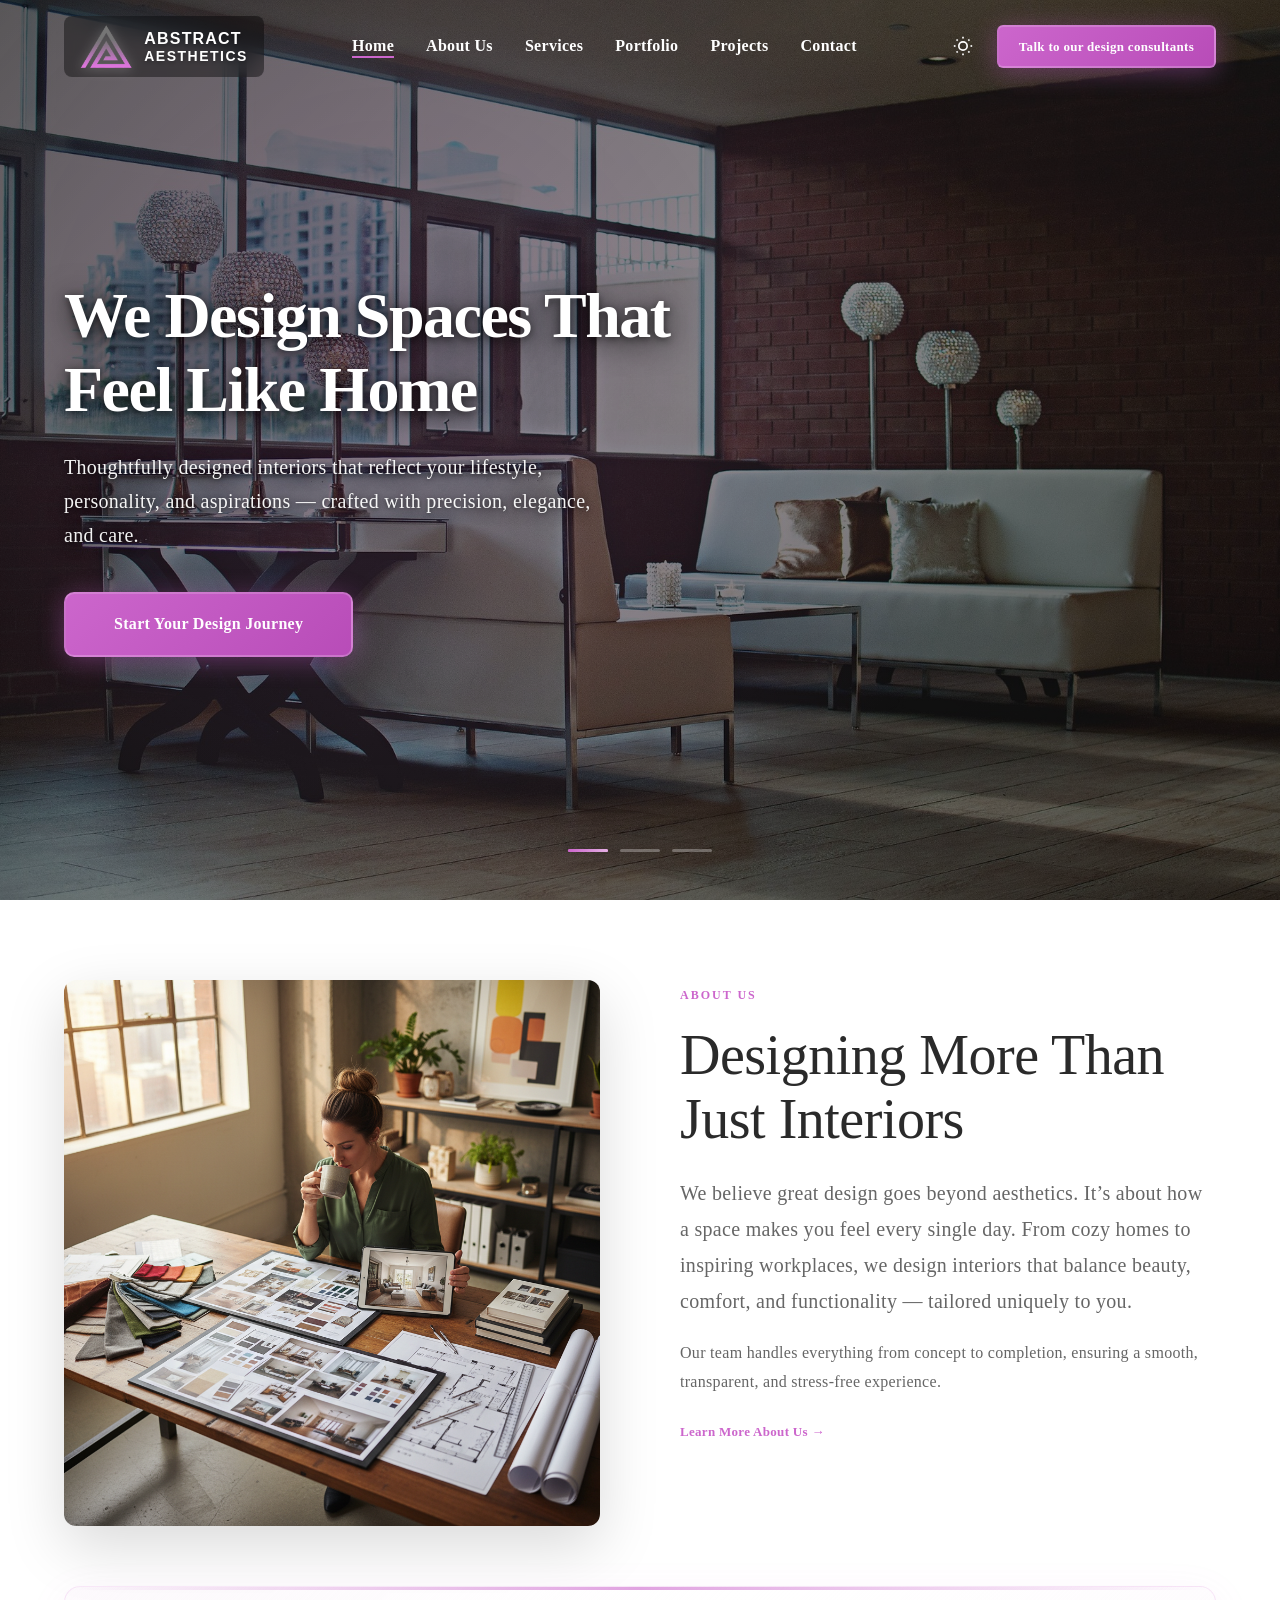
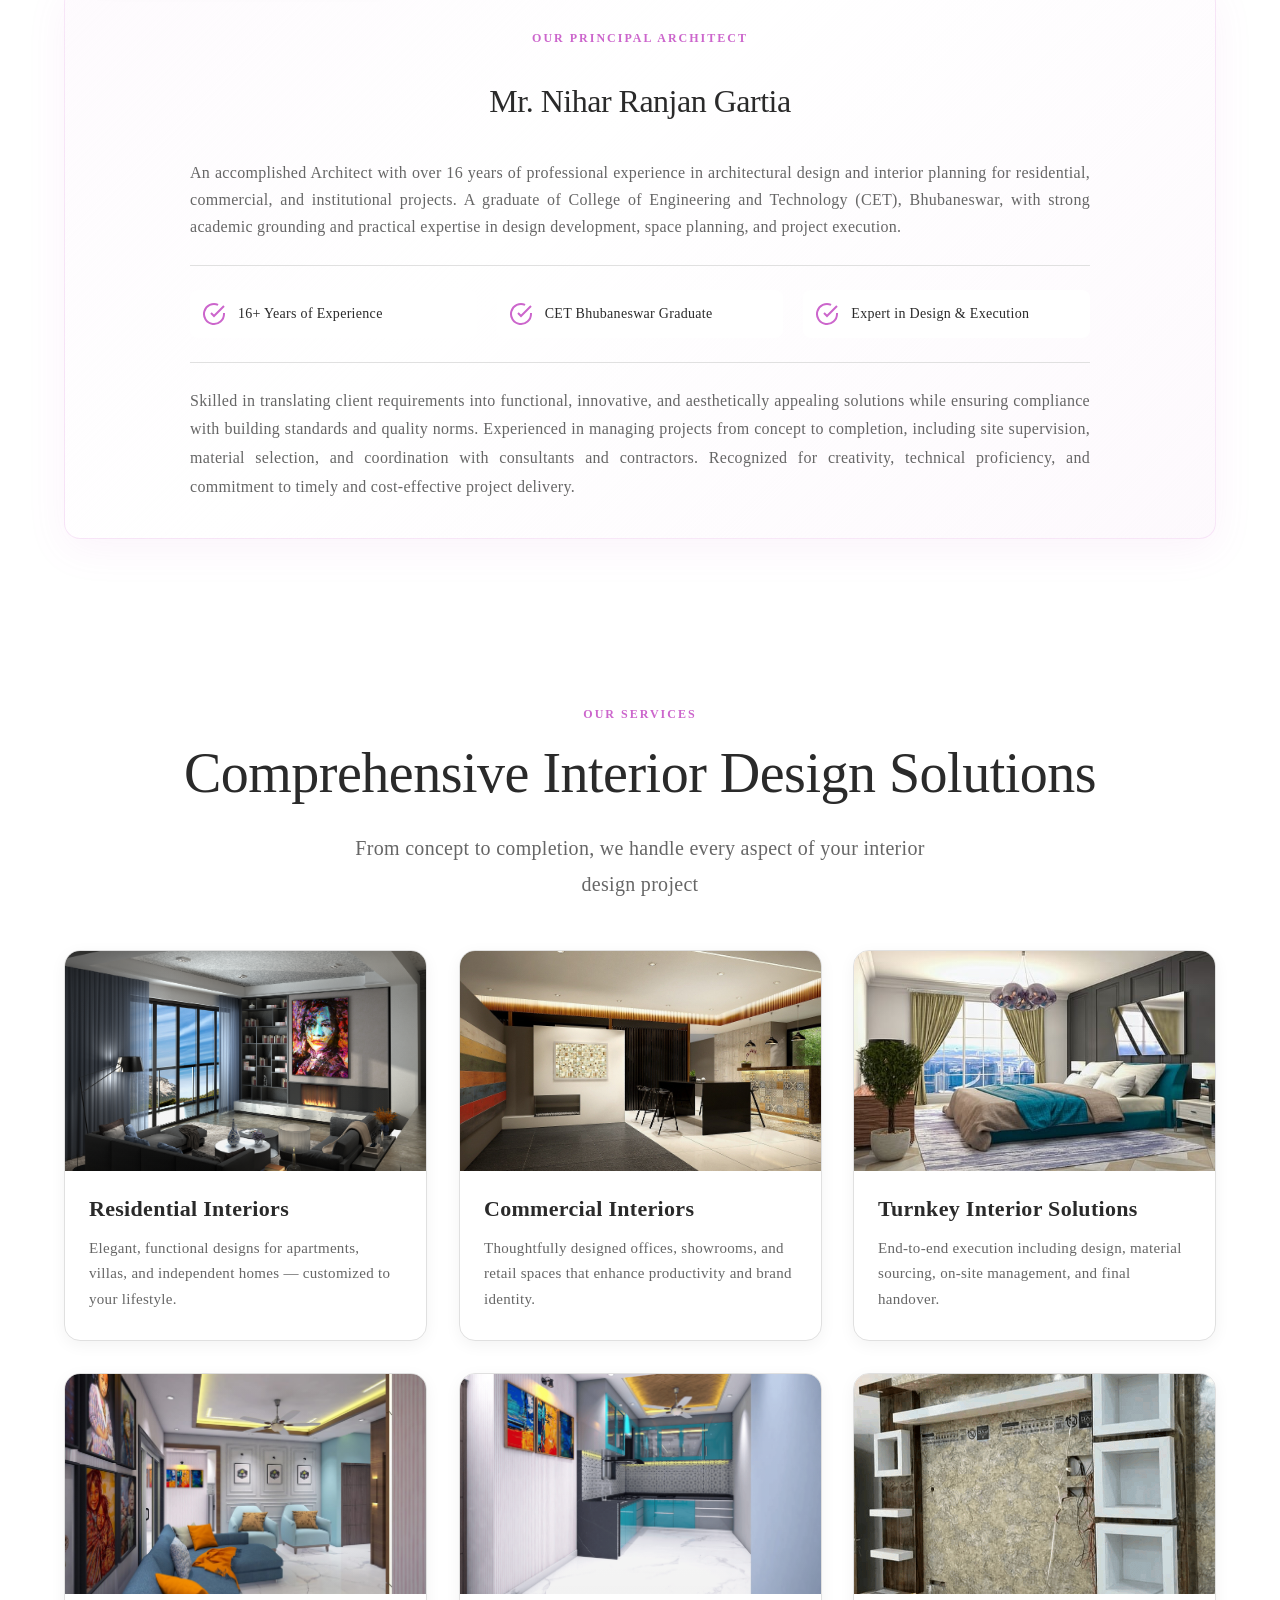
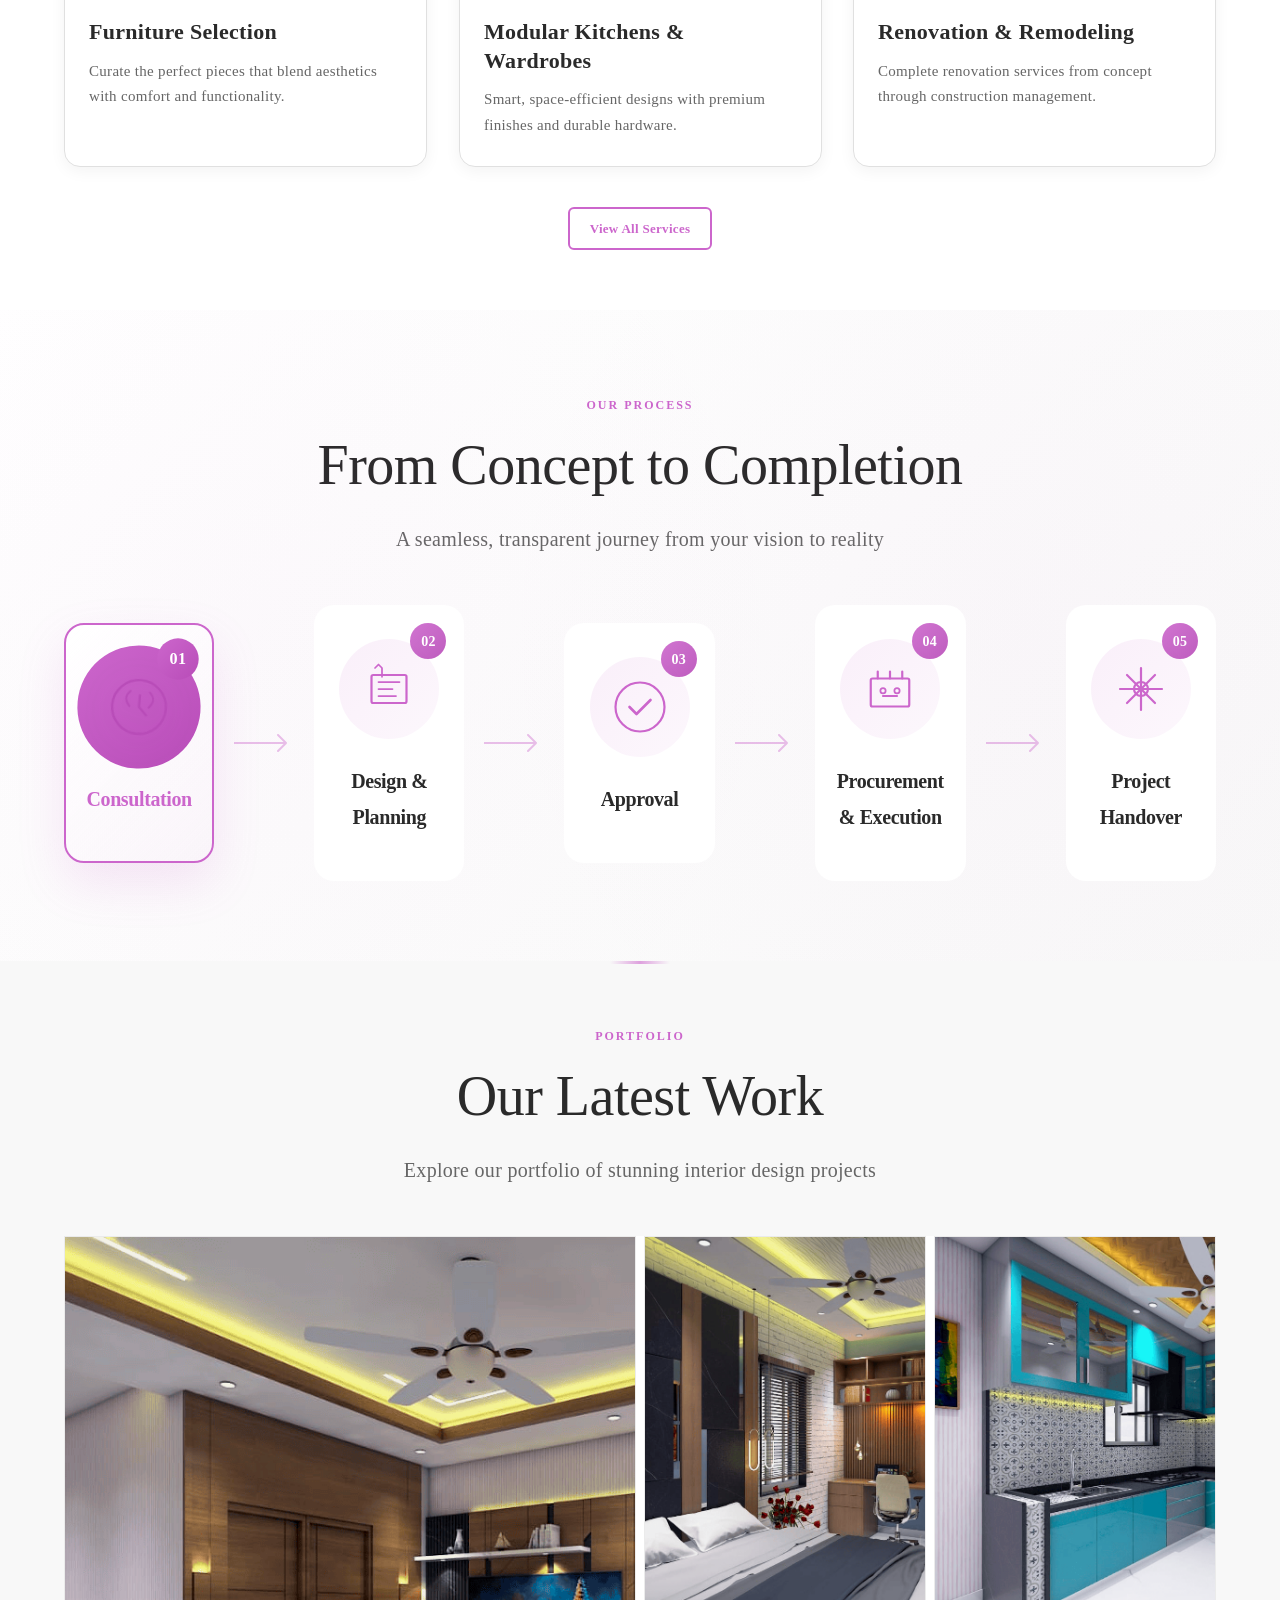
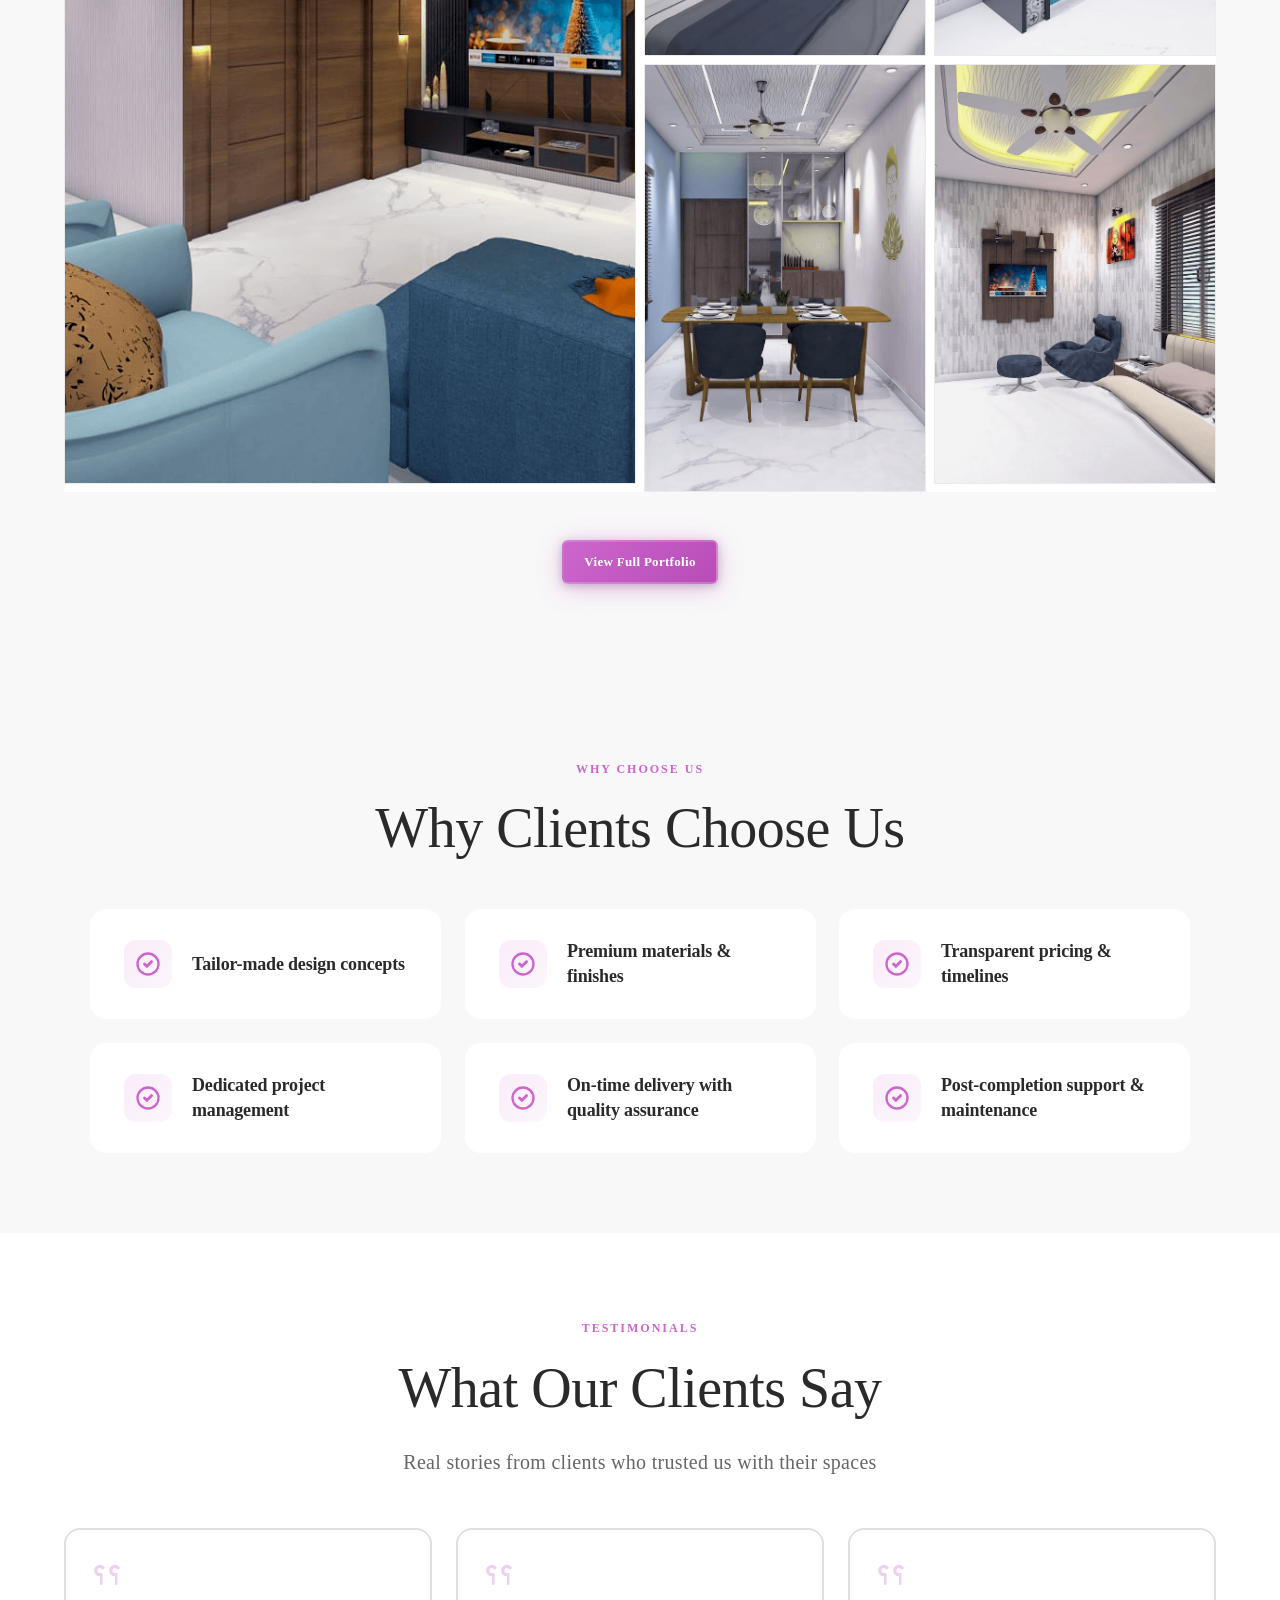
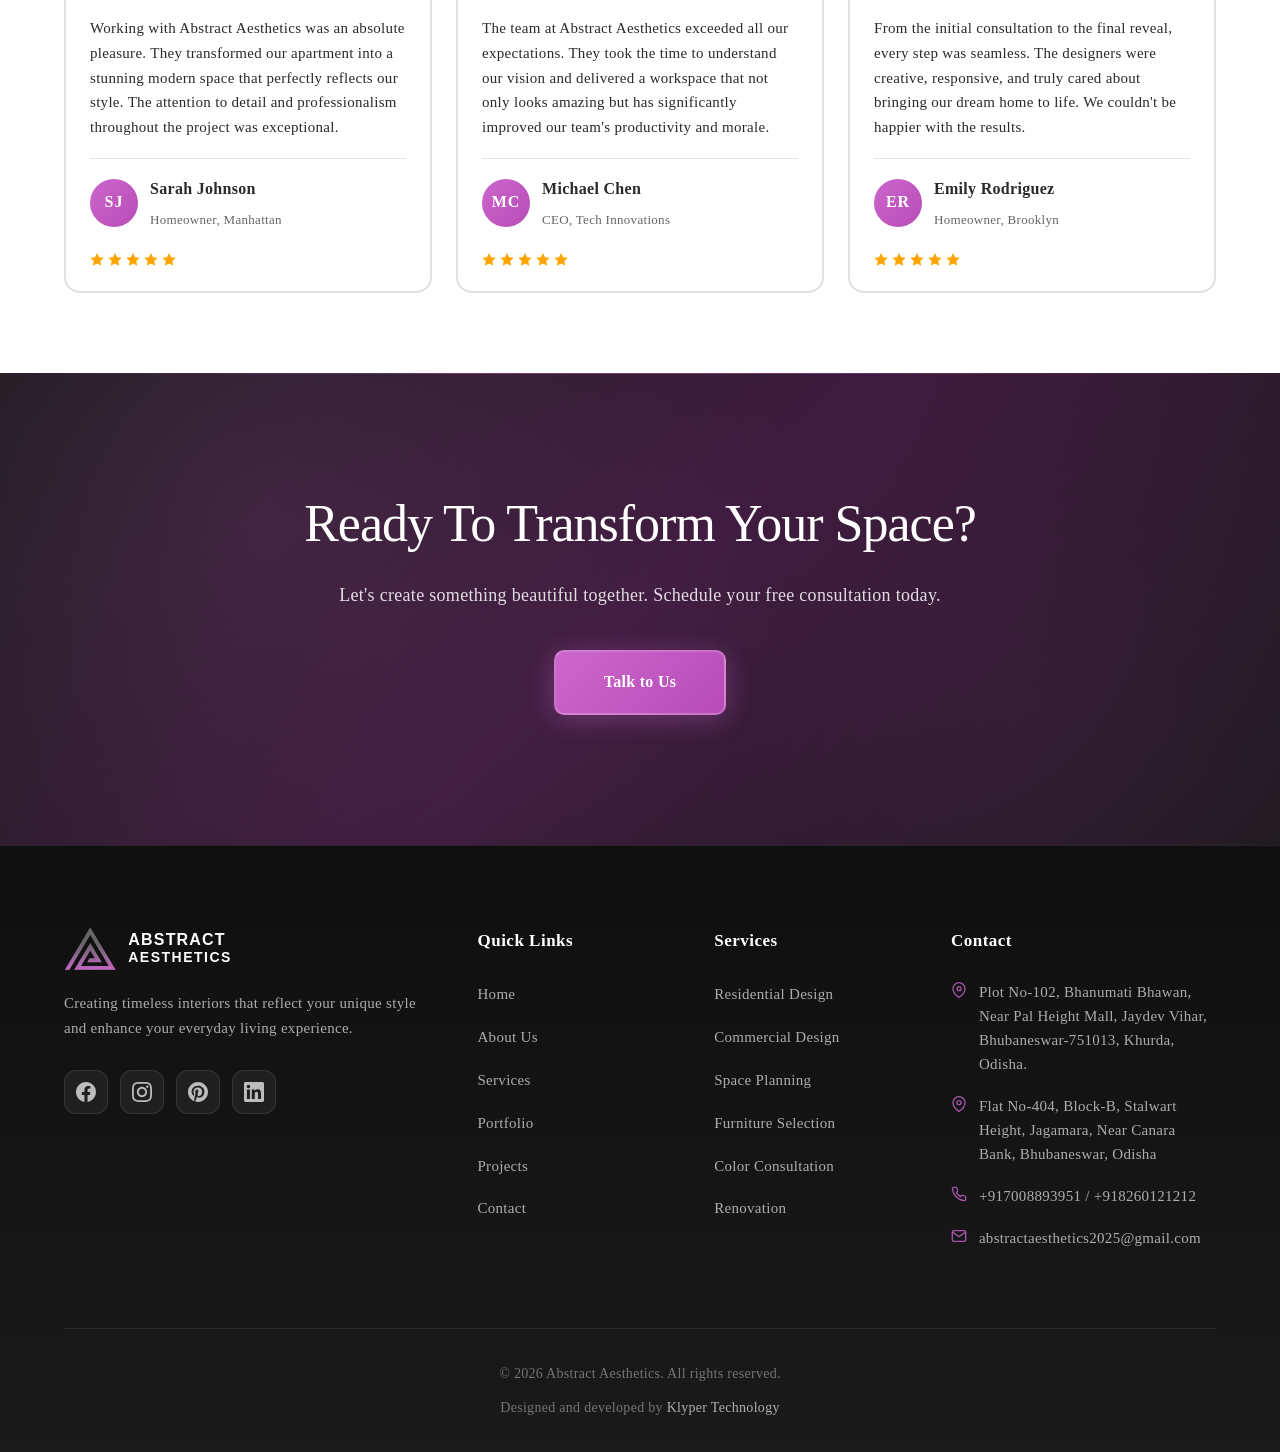
==== commit 24ac1971: "add project 2" ====
--- a/index.html
+++ b/index.html
@@ -878,6 +878,7 @@
         </div>
         <div class="footer-bottom">
           <p>&copy; 2026 Abstract Aesthetics. All rights reserved.</p>
+          <p class="footer-credit">Designed and developed by <a href="https://klypertechnology.com" target="_blank" rel="noopener noreferrer">Klyper Technology</a></p>
         </div>
       </div>
     </footer>
--- a/styles.css
+++ b/styles.css
@@ -2029,6 +2029,20 @@
     font-size: 14px;
 }
 
+.footer-credit {
+    margin-top: 8px;
+}
+
+.footer-credit a {
+    color: rgba(255, 255, 255, 0.65);
+    text-decoration: none;
+    transition: color 0.2s ease;
+}
+
+.footer-credit a:hover {
+    color: #ffffff;
+}
+
 .page-hero {
     padding-top: 140px;
     padding-bottom: 60px;
@@ -2039,17 +2053,113 @@
 }
 
 .about-hero {
-    background: linear-gradient(135deg, 
-        rgba(26, 26, 26, 1) 0%, 
-        rgba(45, 26, 45, 1) 50%, 
-        rgba(26, 26, 26, 1) 100%);
-}
-
-[data-theme="light"] .about-hero {
-    background: linear-gradient(135deg, 
-        rgba(32, 22, 38, 1) 0%, 
-        rgba(48, 28, 52, 1) 50%, 
-        rgba(32, 22, 38, 1) 100%);
+    display: flex;
+    align-items: center;
+    min-height: 520px;
+    padding-top: 168px;
+    padding-bottom: 92px;
+    background-color: #120c14;
+}
+
+.about-hero::before {
+    content: "";
+    position: absolute;
+    inset: 0;
+    background-image: url("resources/images/heroimg2.jpg");
+    background-position: center 40%;
+    background-size: cover;
+    background-repeat: no-repeat;
+    transform: scale(1.08);
+    animation: heroKenBurns 28s ease-in-out infinite alternate;
+    z-index: 0;
+}
+
+.about-hero::after {
+    content: "";
+    position: absolute;
+    inset: 0;
+    background:
+        linear-gradient(180deg, rgba(14, 8, 18, 0.62) 0%, rgba(24, 10, 28, 0.38) 42%, rgba(12, 8, 14, 0.78) 100%),
+        radial-gradient(ellipse at center, rgba(40, 16, 36, 0.05) 0%, rgba(8, 4, 10, 0.45) 78%);
+    z-index: 0;
+    pointer-events: none;
+}
+
+.about-hero .hero-background-pattern {
+    display: none;
+}
+
+.about-hero .container,
+.about-hero .page-hero-content {
+    position: relative;
+    z-index: 1;
+    width: 100%;
+}
+
+.about-hero .page-title {
+    text-shadow: 0 12px 40px rgba(0, 0, 0, 0.45);
+}
+
+.about-hero .page-subtitle {
+    margin-bottom: 0;
+    color: rgba(255, 255, 255, 0.88);
+    text-shadow: 0 8px 28px rgba(0, 0, 0, 0.4);
+}
+
+.about-hero .page-hero-content::after {
+    content: "";
+    display: block;
+    width: 72px;
+    height: 1px;
+    margin: 28px auto 0;
+    background: linear-gradient(90deg, transparent, rgba(230, 179, 230, 0.95), transparent);
+}
+
+.hero-services::before {
+    background-image: url("resources/images/heroimg3.jpg");
+    background-position: center 46%;
+}
+
+.hero-portfolio::before {
+    background-image: url("resources/images/heroimg2.jpg");
+    background-position: center 38%;
+}
+
+.hero-projects::before {
+    background-image: url("resources/images/Project2_imgs/abstract_new_project_images/image5.webp");
+    background-position: center 48%;
+}
+
+.hero-about::before {
+    background-image: url("resources/images/livingroom_ourwork.png");
+    background-position: center 48%;
+}
+
+.hero-contact::before {
+    background-image: url("resources/images/heroimg1.jpg");
+    background-position: center 42%;
+}
+
+@keyframes heroKenBurns {
+    from {
+        transform: scale(1.06);
+    }
+    to {
+        transform: scale(1.14) translate3d(0, -2%, 0);
+    }
+}
+
+@media (prefers-reduced-motion: reduce) {
+    .about-hero::before {
+        animation: none;
+        transform: scale(1.06);
+    }
+}
+
+@media (max-width: 768px) {
+    .about-hero {
+        min-height: 0;
+    }
 }
 
 [data-theme="light"] .page-hero-content .page-title {
@@ -2283,6 +2393,13 @@
     gap: 80px;
     align-items: stretch;
     margin-bottom: 100px;
+}
+
+/* Ensure service detail content and images are visible by default */
+.service-detail-content,
+.service-detail-image {
+    opacity: 1;
+    transform: none;
 }
 
 .service-detail-item.reverse {
@@ -2467,115 +2584,720 @@
 }
 
 .portfolio-filters {
-    padding: 40px 0;
+    padding: 32px 0 12px;
 }
 
 .filter-buttons {
     display: flex;
     justify-content: center;
     flex-wrap: wrap;
-    gap: 16px;
+    gap: 12px;
+    padding: 8px 0;
 }
 
 .filter-btn {
-    padding: 12px 24px;
-    background: none;
-    border: 2px solid var(--border-color);
-    border-radius: 4px;
+    padding: 10px 22px;
+    background: rgba(255, 255, 255, 0.02);
+    border: 1px solid rgba(255, 255, 255, 0.08);
+    border-radius: 999px;
     font-size: 14px;
     font-weight: 600;
     color: var(--text-primary);
     cursor: pointer;
-    transition: all var(--transition-fast);
+    backdrop-filter: blur(12px);
+    transition: background 0.3s ease, color 0.3s ease, transform 0.3s ease, border 0.3s ease;
 }
 
 .filter-btn:hover,
 .filter-btn.active {
-    background-color: var(--accent-primary);
-    border-color: var(--accent-primary);
-    color: white;
+    background: linear-gradient(120deg, var(--accent-primary), var(--accent-secondary));
+    border-color: transparent;
+    color: #fff;
+    box-shadow: 0 10px 30px rgba(0, 0, 0, 0.2);
+    transform: translateY(-2px);
+}
+
+.portfolio-gallery.section {
+    position: relative;
+    padding: 40px 0 60px;
+    overflow: hidden;
+    background: linear-gradient(180deg, var(--bg-primary), var(--bg-secondary));
+}
+
+.portfolio-gallery.section::before {
+    content: '';
+    position: absolute;
+    inset: 0;
+    background: radial-gradient(circle at top right, rgba(255, 255, 255, 0.04), transparent 45%);
+    pointer-events: none;
 }
 
 .masonry-grid {
     display: grid;
-    grid-template-columns: repeat(auto-fill, minmax(350px, 1fr));
-    gap: 24px;
+    grid-template-columns: repeat(auto-fit, minmax(280px, 1fr));
+    gap: clamp(12px, 3vw, 24px);
+    position: relative;
+    z-index: 1;
 }
 
 .portfolio-item-large {
     position: relative;
     overflow: hidden;
-    border-radius: 8px;
+    border-radius: 24px;
     cursor: pointer;
-    background-color: var(--bg-primary);
+    min-height: 360px;
+    background: var(--bg-primary);
+    box-shadow: 0 30px 80px rgba(0, 0, 0, 0.25);
+    transition: box-shadow 0.6s ease, transform 0.6s ease;
+}
+
+.portfolio-item-large:hover {
+    box-shadow: 0 40px 90px rgba(0, 0, 0, 0.35);
 }
 
 .portfolio-item-large .portfolio-image {
     width: 100%;
-    height: 400px;
+    height: 100%;
+    min-height: 360px;
     background: linear-gradient(135deg, var(--bg-tertiary), var(--border-color));
-    transition: transform var(--transition-slow);
-}
-
-.portfolio-item-large:hover .portfolio-image {
+    transition: transform 0.8s cubic-bezier(0.22, 1, 0.36, 1);
+}
+
+.portfolio-item-large .portfolio-image img {
+    width: 100%;
+    height: 100%;
+    object-fit: cover;
+    object-position: center;
+    display: block;
+    transform-origin: center;
+    transition: transform 0.8s cubic-bezier(0.22, 1, 0.36, 1);
+}
+
+.portfolio-item-large:hover .portfolio-image img {
     transform: scale(1.05);
 }
 
 .portfolio-item-large .portfolio-overlay {
     position: absolute;
-    bottom: 0;
-    left: 0;
-    right: 0;
+    inset: 0;
     padding: 32px;
-    background: linear-gradient(to top, rgba(0, 0, 0, 0.9), transparent);
-    color: white;
-    transform: translateY(100%);
-    transition: transform var(--transition-normal);
+    display: flex;
+    flex-direction: column;
+    justify-content: flex-end;
+    gap: 12px;
+    background: linear-gradient(180deg, rgba(5, 7, 10, 0.05) 0%, rgba(5, 7, 10, 0.92) 65%);
+    color: #fff;
+    transition: background 0.4s ease, padding 0.4s ease;
 }
 
 .portfolio-item-large:hover .portfolio-overlay {
-    transform: translateY(0);
+    padding-bottom: 40px;
 }
 
 .portfolio-category {
-    font-size: 12px;
+    font-size: 11px;
+    font-weight: 700;
+    text-transform: uppercase;
+    letter-spacing: 1.6px;
+    color: rgba(255, 255, 255, 0.8);
+    border: 1px solid rgba(255, 255, 255, 0.4);
+    border-radius: 999px;
+    padding: 6px 14px;
+    align-self: flex-start;
+}
+
+.portfolio-title {
+    font-size: 26px;
     font-weight: 600;
-    text-transform: uppercase;
-    letter-spacing: 1px;
-    color: var(--accent-light);
-    margin-bottom: 8px;
-    display: block;
-}
-
-.portfolio-title {
-    font-size: 24px;
-    font-weight: 500;
-    margin-bottom: 8px;
+    letter-spacing: -0.5px;
+    margin: 8px 0 4px;
 }
 
 .portfolio-description {
-    font-size: 14px;
-    color: rgba(255, 255, 255, 0.8);
+    font-size: 15px;
+    color: rgba(255, 255, 255, 0.85);
+    line-height: 1.6;
+    max-width: 90%;
+}
+
+.projects-completed {
+    overflow-x: clip;
+}
+
+.projects-container {
+    max-width: 1180px;
+}
+
+.projects-section-header {
+    margin-bottom: 56px;
+}
+
+.projects-section-header .section-subtitle {
+    max-width: 560px;
+    margin-left: auto;
+    margin-right: auto;
 }
 
 .projects-list {
     display: grid;
-    gap: 60px;
+    gap: 0;
+    min-width: 0;
 }
 
 .project-card-detailed {
-    display: grid;
-    grid-template-columns: 1fr 1.5fr;
-    gap: 40px;
     background-color: var(--bg-primary);
     border: 1px solid var(--border-color);
     border-radius: 8px;
     overflow: hidden;
-    transition: all var(--transition-normal);
+    transition: box-shadow var(--transition-normal), border-color var(--transition-normal), transform var(--transition-normal);
+    padding: 40px;
+    min-width: 0;
+    max-width: 100%;
 }
 
 .project-card-detailed:hover {
     box-shadow: var(--shadow-lg);
+}
+
+.project-header {
+    position: relative;
+    margin-bottom: 36px;
+}
+
+.project-header h3 {
+    font-size: clamp(28px, 4vw, 42px);
+    font-weight: 400;
+    margin-bottom: 10px;
+    color: var(--text-primary);
+    letter-spacing: -0.8px;
+    line-height: 1.15;
+}
+
+.project-type {
+    font-size: 13px;
+    font-weight: 600;
+    color: var(--accent-primary);
+    margin-bottom: 18px;
+    letter-spacing: 1.4px;
+    text-transform: uppercase;
+}
+
+.project-description {
+    color: var(--text-secondary);
+    line-height: 1.85;
+    max-width: 720px;
+    font-size: 16px;
+    margin-bottom: 28px;
+}
+
+.project-gallery {
+    margin-top: 36px;
+    padding-top: 36px;
+    border-top: 1px solid var(--border-color);
+}
+
+.gallery-grid {
+    display: grid;
+    grid-template-columns: repeat(4, minmax(0, 1fr));
+    gap: 12px;
+    min-width: 0;
+}
+
+.gallery-item {
+    position: relative;
+    overflow: hidden;
+    border-radius: 4px;
+    aspect-ratio: 4 / 3;
+    background-color: var(--bg-tertiary);
+    transition: transform var(--transition-normal);
+    min-width: 0;
+    padding: 0;
+    border: 0;
+    display: block;
+    width: 100%;
+    cursor: zoom-in;
+    -webkit-tap-highlight-color: transparent;
+}
+
+.gallery-item:focus-visible {
+    outline: 2px solid var(--accent-primary);
+    outline-offset: 3px;
+}
+
+.gallery-item-large {
+    grid-column: span 2;
+    grid-row: span 2;
+    aspect-ratio: auto;
+    min-height: 280px;
+}
+
+.gallery-item-wide {
+    grid-column: span 2;
+    aspect-ratio: 21 / 9;
+}
+
+.gallery-item img {
+    width: 100%;
+    height: 100%;
+    object-fit: cover;
+    display: block;
+    min-width: 0;
+    transition: transform var(--transition-slow);
+}
+
+.gallery-item:hover img {
+    transform: scale(1.04);
+}
+
+.project-showcase {
+    position: relative;
+    min-width: 0;
+    max-width: 100%;
+    padding: 0;
+    background: transparent;
+    border: 0;
+    border-radius: 0;
+    box-shadow: none;
+}
+
+.project-showcase + .project-showcase {
+    margin-top: 88px;
+    padding-top: 72px;
+    border-top: 1px solid var(--border-color);
+}
+
+.project-showcase .project-header {
+    margin-bottom: 0;
+}
+
+.project-showcase-top {
+    display: flex;
+    align-items: center;
+    justify-content: space-between;
+    gap: 16px;
+    margin-bottom: 22px;
+}
+
+.project-index {
+    font-size: 13px;
+    font-weight: 600;
+    letter-spacing: 2.4px;
+    color: var(--text-tertiary);
+}
+
+.project-showcase .project-badge {
+    position: static;
+    display: inline-flex;
+    align-items: center;
+    margin: 0;
+    border-radius: 999px;
+    padding: 7px 14px;
+    font-size: 11px;
+    letter-spacing: 1.2px;
+    background: rgba(76, 175, 80, 0.12);
+    color: #2e7d32;
+    border: 1px solid rgba(76, 175, 80, 0.28);
+}
+
+[data-theme="dark"] .project-showcase .project-badge.completed {
+    background: rgba(76, 175, 80, 0.18);
+    color: #9ccc65;
+    border-color: rgba(76, 175, 80, 0.35);
+}
+
+.project-showcase .project-meta {
+    display: grid;
+    grid-template-columns: repeat(3, minmax(0, 1fr));
+    gap: 20px 28px;
+    margin-bottom: 0;
+    padding-top: 24px;
+    max-width: 820px;
+    border-top: 1px solid var(--border-color);
+}
+
+.project-showcase .meta-item {
+    position: relative;
+    padding: 0;
+    min-width: 0;
+}
+
+.project-showcase .meta-item:not(:first-child)::before {
+    content: "";
+    position: absolute;
+    left: -14px;
+    top: 4px;
+    bottom: 4px;
+    width: 1px;
+    background: var(--border-color);
+}
+
+.project-showcase .meta-label {
+    letter-spacing: 1.4px;
+    margin-bottom: 8px;
+    color: var(--text-tertiary);
+}
+
+.project-showcase .meta-value {
+    font-weight: 500;
+    letter-spacing: 0.2px;
+    font-size: 15px;
+    line-height: 1.45;
+    word-break: break-word;
+}
+
+.gallery-caption {
+    position: absolute;
+    left: 0;
+    right: 0;
+    bottom: 0;
+    padding: 36px 16px 14px;
+    background: linear-gradient(to top, rgba(18, 18, 18, 0.72), rgba(18, 18, 18, 0));
+    color: #ffffff;
+    font-size: 11px;
+    font-weight: 600;
+    letter-spacing: 1.5px;
+    text-transform: uppercase;
+    opacity: 0;
+    transform: translateY(6px);
+    transition: opacity var(--transition-normal), transform var(--transition-normal);
+    pointer-events: none;
+}
+
+.gallery-item-large .gallery-caption {
+    padding: 56px 24px 22px;
+    font-size: 12px;
+    letter-spacing: 1.8px;
+}
+
+.gallery-item:hover .gallery-caption,
+.gallery-item:focus-visible .gallery-caption {
+    opacity: 1;
+    transform: translateY(0);
+}
+
+@media (hover: none) {
+    .gallery-caption {
+        opacity: 1;
+        transform: none;
+        font-size: 10px;
+        letter-spacing: 1px;
+        padding: 28px 12px 10px;
+    }
+
+    .gallery-item-large .gallery-caption {
+        padding: 40px 16px 14px;
+        font-size: 11px;
+    }
+}
+
+.project-lightbox {
+    position: fixed;
+    inset: 0;
+    z-index: 2000;
+    display: flex;
+    align-items: center;
+    justify-content: center;
+    padding: 72px 88px 88px;
+    opacity: 0;
+    visibility: hidden;
+    pointer-events: none;
+    transition: opacity 0.28s ease, visibility 0.28s ease;
+}
+
+.project-lightbox.is-open {
+    opacity: 1;
+    visibility: visible;
+    pointer-events: auto;
+}
+
+.project-lightbox[hidden] {
+    display: none;
+}
+
+.project-lightbox.is-open[hidden] {
+    display: flex;
+}
+
+.project-lightbox-backdrop {
+    position: absolute;
+    inset: 0;
+    background: rgba(12, 12, 12, 0.88);
+    backdrop-filter: blur(8px);
+}
+
+.project-lightbox-stage {
+    position: relative;
+    z-index: 1;
+    max-width: min(1120px, 100%);
+    max-height: 100%;
+    display: flex;
+    align-items: center;
+    justify-content: center;
+}
+
+.project-lightbox-image {
+    max-width: 100%;
+    max-height: calc(100vh - 160px);
+    width: auto;
+    height: auto;
+    object-fit: contain;
+    border-radius: 4px;
+    box-shadow: 0 24px 64px rgba(0, 0, 0, 0.35);
+    opacity: 0;
+    transform: scale(0.985);
+    transition: opacity 0.25s ease, transform 0.25s ease;
+}
+
+.project-lightbox.is-open .project-lightbox-image.is-loaded {
+    opacity: 1;
+    transform: scale(1);
+}
+
+.project-lightbox-close,
+.project-lightbox-nav {
+    position: absolute;
+    z-index: 2;
+    display: inline-flex;
+    align-items: center;
+    justify-content: center;
+    width: 48px;
+    height: 48px;
+    border: 1px solid rgba(255, 255, 255, 0.18);
+    border-radius: 999px;
+    background: rgba(255, 255, 255, 0.08);
+    color: #ffffff;
+    cursor: pointer;
+    transition: background 0.2s ease, border-color 0.2s ease, transform 0.2s ease;
+}
+
+.project-lightbox-close:hover,
+.project-lightbox-nav:hover {
+    background: rgba(255, 255, 255, 0.16);
+    border-color: rgba(255, 255, 255, 0.32);
+}
+
+.project-lightbox-close:focus-visible,
+.project-lightbox-nav:focus-visible {
+    outline: 2px solid #ffffff;
+    outline-offset: 3px;
+}
+
+.project-lightbox-close {
+    top: 20px;
+    right: 20px;
+}
+
+.project-lightbox-prev {
+    left: 20px;
+    top: 50%;
+    transform: translateY(-50%);
+}
+
+.project-lightbox-next {
+    right: 20px;
+    top: 50%;
+    transform: translateY(-50%);
+}
+
+.project-lightbox-prev:hover,
+.project-lightbox-next:hover {
+    transform: translateY(-50%);
+}
+
+.project-lightbox-meta {
+    position: absolute;
+    left: 50%;
+    bottom: 24px;
+    transform: translateX(-50%);
+    z-index: 2;
+    width: min(720px, calc(100% - 40px));
+    display: flex;
+    align-items: baseline;
+    justify-content: space-between;
+    gap: 16px;
+    color: rgba(255, 255, 255, 0.82);
+    pointer-events: none;
+}
+
+.project-lightbox-caption {
+    font-size: 13px;
+    letter-spacing: 1.4px;
+    text-transform: uppercase;
+    margin: 0;
+}
+
+.project-lightbox-counter {
+    font-size: 13px;
+    letter-spacing: 0.4px;
+    color: rgba(255, 255, 255, 0.55);
+    margin: 0;
+    white-space: nowrap;
+}
+
+body.lightbox-open {
+    overflow: hidden;
+}
+
+@media (max-width: 1024px) {
+    .project-showcase + .project-showcase {
+        margin-top: 72px;
+        padding-top: 60px;
+    }
+
+    .gallery-item-large {
+        min-height: 240px;
+    }
+
+    .project-lightbox {
+        padding: 72px 64px 96px;
+    }
+}
+
+@media (max-width: 900px) {
+    .gallery-grid {
+        grid-template-columns: repeat(2, minmax(0, 1fr));
+        gap: 12px;
+    }
+
+    .gallery-item-large {
+        grid-column: span 2;
+        grid-row: span 1;
+        min-height: 220px;
+        aspect-ratio: 16 / 10;
+    }
+
+    .gallery-item-wide {
+        grid-column: span 2;
+        aspect-ratio: 16 / 9;
+    }
+
+    .project-showcase .project-meta {
+        grid-template-columns: 1fr;
+        gap: 16px;
+        padding-top: 20px;
+    }
+
+    .project-showcase .meta-item:not(:first-child)::before {
+        display: none;
+    }
+
+    .project-showcase .meta-item:not(:first-child) {
+        padding-top: 14px;
+        border-top: 1px solid var(--border-color);
+    }
+
+    .project-lightbox {
+        padding: 68px 20px 88px;
+    }
+
+    .project-lightbox-prev,
+    .project-lightbox-next {
+        width: 42px;
+        height: 42px;
+    }
+
+    .project-lightbox-prev {
+        left: 10px;
+    }
+
+    .project-lightbox-next {
+        right: 10px;
+    }
+}
+
+@media (max-width: 768px) {
+    .projects-section-header {
+        margin-bottom: 40px;
+    }
+
+    .project-showcase + .project-showcase {
+        margin-top: 56px;
+        padding-top: 48px;
+    }
+
+    .project-header {
+        margin-bottom: 24px;
+    }
+
+    .project-gallery {
+        margin-top: 28px;
+        padding-top: 28px;
+    }
+
+    .project-showcase-top {
+        margin-bottom: 16px;
+    }
+
+    .project-lightbox-image {
+        max-height: calc(100vh - 180px);
+    }
+
+    .project-lightbox-meta {
+        flex-direction: column;
+        align-items: center;
+        text-align: center;
+        gap: 6px;
+        bottom: 18px;
+    }
+}
+
+@media (max-width: 480px) {
+    .project-showcase + .project-showcase {
+        margin-top: 48px;
+        padding-top: 40px;
+    }
+
+    .gallery-item,
+    .gallery-item-large,
+    .gallery-item-wide {
+        grid-column: span 1;
+        border-radius: 4px;
+        aspect-ratio: 4 / 3;
+        min-height: 0;
+    }
+
+    .gallery-grid {
+        grid-template-columns: 1fr;
+        gap: 10px;
+    }
+
+    .gallery-item-large {
+        aspect-ratio: 16 / 11;
+    }
+
+    .project-type {
+        font-size: 12px;
+        letter-spacing: 1.1px;
+    }
+
+    .project-description {
+        font-size: 15px;
+        line-height: 1.75;
+    }
+
+    .project-lightbox-close {
+        top: 12px;
+        right: 12px;
+        width: 40px;
+        height: 40px;
+    }
+
+    .project-lightbox-prev,
+    .project-lightbox-next {
+        top: auto;
+        bottom: 64px;
+        transform: none;
+    }
+
+    .project-lightbox-prev:hover,
+    .project-lightbox-next:hover {
+        transform: none;
+    }
+
+    .project-lightbox-caption {
+        font-size: 11px;
+        letter-spacing: 1px;
+    }
 }
 
 .project-image-large {
@@ -2595,14 +3317,14 @@
     color: var(--text-primary);
 }
 
-.project-type {
+.project-details .project-type {
     font-size: 14px;
     font-weight: 600;
     color: var(--accent-primary);
     margin-bottom: 20px;
 }
 
-.project-description {
+.project-details .project-description {
     color: var(--text-secondary);
     line-height: 1.8;
     margin-bottom: 32px;
@@ -2610,7 +3332,7 @@
 
 .project-meta {
     display: grid;
-    grid-template-columns: repeat(2, 1fr);
+    grid-template-columns: repeat(2, minmax(0, 1fr));
     gap: 24px;
     margin-bottom: 24px;
 }
@@ -3121,14 +3843,14 @@
         grid-template-columns: 1fr;
     }
     
-    .project-card-detailed {
-        grid-template-columns: 1fr;
+    .project-card-detailed:not(.project-card-premium) {
+        padding: 30px;
     }
 }
 
 @media (max-width: 768px) {
     .section {
-        padding: 50px 0;
+        padding: 30px 0;
     }
     
     .services-overview {
@@ -3150,12 +3872,16 @@
     .hero {
         min-height: auto;
         padding-top: 120px;
-        padding-bottom: 40px;
+        padding-bottom: 10px;
     }
     
     .hero-container {
         padding: 0 24px;
         gap: 32px;
+    }
+    
+    .hero-content {
+        padding-bottom: 10px;
     }
     
     .hero-title {
@@ -3173,7 +3899,7 @@
     .hero-cta {
         flex-direction: column;
         gap: 12px;
-        margin-bottom: 48px;
+        margin-bottom: 20px;
     }
     
     .hero-cta .btn-large {
@@ -3412,6 +4138,42 @@
     
     .masonry-grid {
         grid-template-columns: 1fr;
+        gap: 14px;
+    }
+    
+    .filter-buttons {
+        justify-content: flex-start;
+        padding: 0 8px;
+        gap: 10px;
+    }
+    
+    .filter-btn {
+        flex: 1 1 calc(50% - 10px);
+        text-align: center;
+        padding: 10px 16px;
+    }
+    
+    .portfolio-item-large {
+        min-height: 280px;
+        border-radius: 18px;
+    }
+    
+    .portfolio-item-large .portfolio-image {
+        min-height: 280px;
+    }
+    
+    .portfolio-item-large .portfolio-overlay {
+        padding: 24px;
+        gap: 10px;
+    }
+    
+    .portfolio-title {
+        font-size: 22px;
+    }
+    
+    .portfolio-description {
+        font-size: 14px;
+        max-width: 100%;
     }
     
     .page-hero {
@@ -3442,6 +4204,14 @@
     .stat-label {
         font-size: 13px;
     }
+    
+    .project-card-detailed:not(.project-card-premium) {
+        padding: 20px;
+    }
+    
+    .project-header h3 {
+        font-size: clamp(26px, 6vw, 32px);
+    }
 }
 
 /* Extra small devices */
@@ -3516,6 +4286,70 @@
     
     .stat-number {
         font-size: 32px;
+    }
+    
+    .project-header h3 {
+        font-size: clamp(24px, 7vw, 28px);
+    }
+    
+    .project-description {
+        font-size: 15px;
+    }
+}
+
+/* Smooth entrance for the content directly under the page hero */
+@keyframes premiumRise {
+    from {
+        opacity: 0;
+        transform: translateY(28px);
+    }
+    to {
+        opacity: 1;
+        transform: translateY(0);
+    }
+}
+
+.page-hero ~ .section .section-header,
+.page-hero ~ .section .filter-buttons,
+.page-hero ~ .section .service-detail-item,
+.page-hero ~ .section .project-card-detailed,
+.page-hero ~ .section .project-showcase,
+.page-hero ~ .section .portfolio-item-large {
+    animation: premiumRise 1s cubic-bezier(0.16, 1, 0.3, 1) both;
+}
+
+.page-hero ~ .section .filter-buttons,
+.page-hero ~ .section .section-header {
+    animation-delay: 0.06s;
+}
+
+.page-hero ~ .section .service-detail-item:nth-child(1),
+.page-hero ~ .section .project-card-detailed:nth-child(1),
+.page-hero ~ .section .project-showcase:nth-child(1) {
+    animation-delay: 0.14s;
+}
+
+.page-hero ~ .section .service-detail-item:nth-child(2),
+.page-hero ~ .section .project-card-detailed:nth-child(2),
+.page-hero ~ .section .project-showcase:nth-child(2) {
+    animation-delay: 0.26s;
+}
+
+.page-hero ~ .section .portfolio-item-large:nth-child(1) { animation-delay: 0.08s; }
+.page-hero ~ .section .portfolio-item-large:nth-child(2) { animation-delay: 0.14s; }
+.page-hero ~ .section .portfolio-item-large:nth-child(3) { animation-delay: 0.2s; }
+.page-hero ~ .section .portfolio-item-large:nth-child(4) { animation-delay: 0.26s; }
+.page-hero ~ .section .portfolio-item-large:nth-child(5) { animation-delay: 0.32s; }
+.page-hero ~ .section .portfolio-item-large:nth-child(6) { animation-delay: 0.38s; }
+
+@media (prefers-reduced-motion: reduce) {
+    .page-hero ~ .section .section-header,
+    .page-hero ~ .section .filter-buttons,
+    .page-hero ~ .section .service-detail-item,
+    .page-hero ~ .section .project-card-detailed,
+    .page-hero ~ .section .project-showcase,
+    .page-hero ~ .section .portfolio-item-large {
+        animation: none;
     }
 }
 
@@ -3565,6 +4399,13 @@
     transform: translateX(0);
 }
 
+/* Prevent animation classes from hiding no-animation items */
+.no-animation .scroll-slide-left,
+.no-animation .scroll-slide-right {
+    opacity: 1 !important;
+    transform: none !important;
+}
+
 .scroll-scale {
     opacity: 0;
     transform: scale(0.9);
@@ -3594,4 +4435,30 @@
 .reveal.active {
     opacity: 1;
     transform: translateY(0);
+}
+
+/* Ensure no-animation items are always visible */
+.service-detail-item.no-animation,
+.service-detail-item.no-animation *,
+.service-detail-item.no-animation .service-detail-content,
+.service-detail-item.no-animation .service-detail-image,
+.service-detail-item.no-animation .scroll-slide-left,
+.service-detail-item.no-animation .scroll-slide-right {
+    opacity: 1 !important;
+    transform: none !important;
+    transition: none !important;
+}
+
+.service-detail-item.no-animation .service-detail-content,
+.service-detail-item.no-animation .service-detail-image {
+    animation: none !important;
+}
+
+@media (prefers-reduced-motion: reduce) {
+    .filter-btn,
+    .portfolio-item-large,
+    .portfolio-item-large .portfolio-image img,
+    .portfolio-item-large .portfolio-overlay {
+        transition: none !important;
+    }
 }
